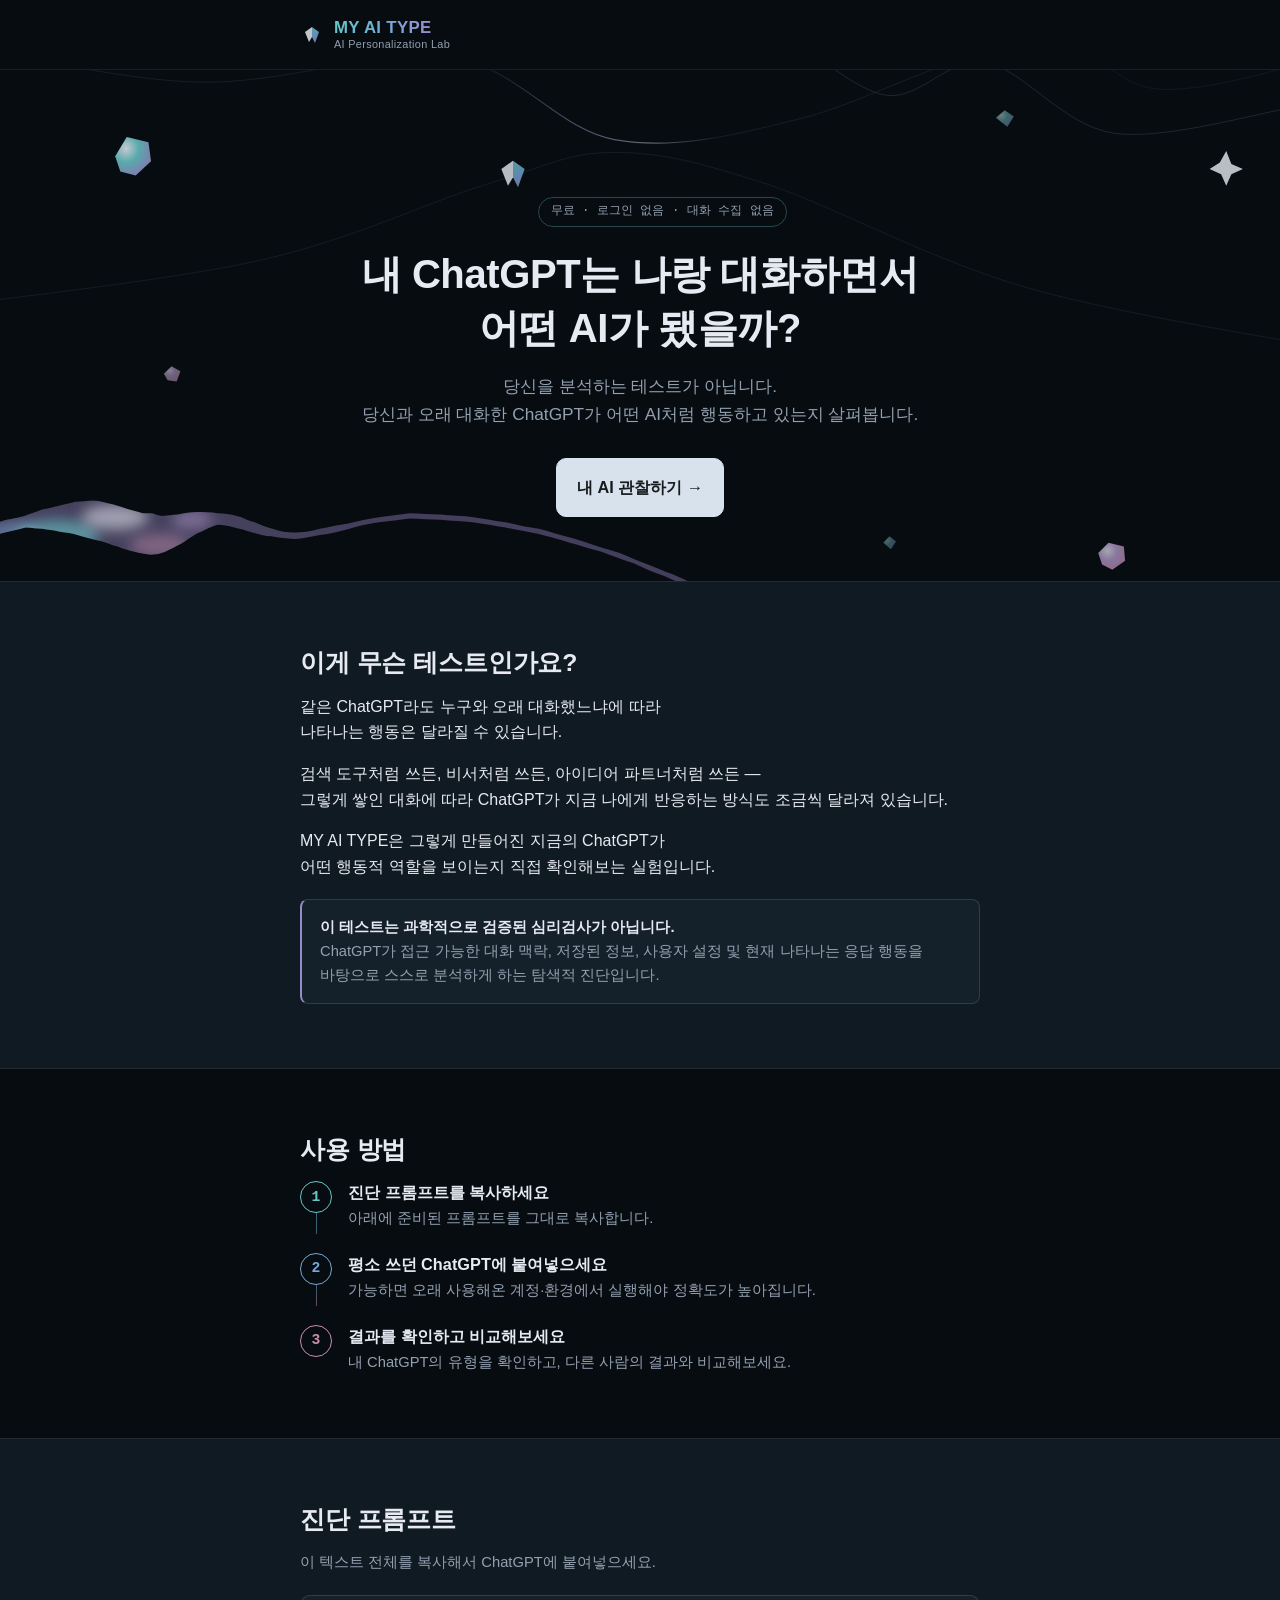
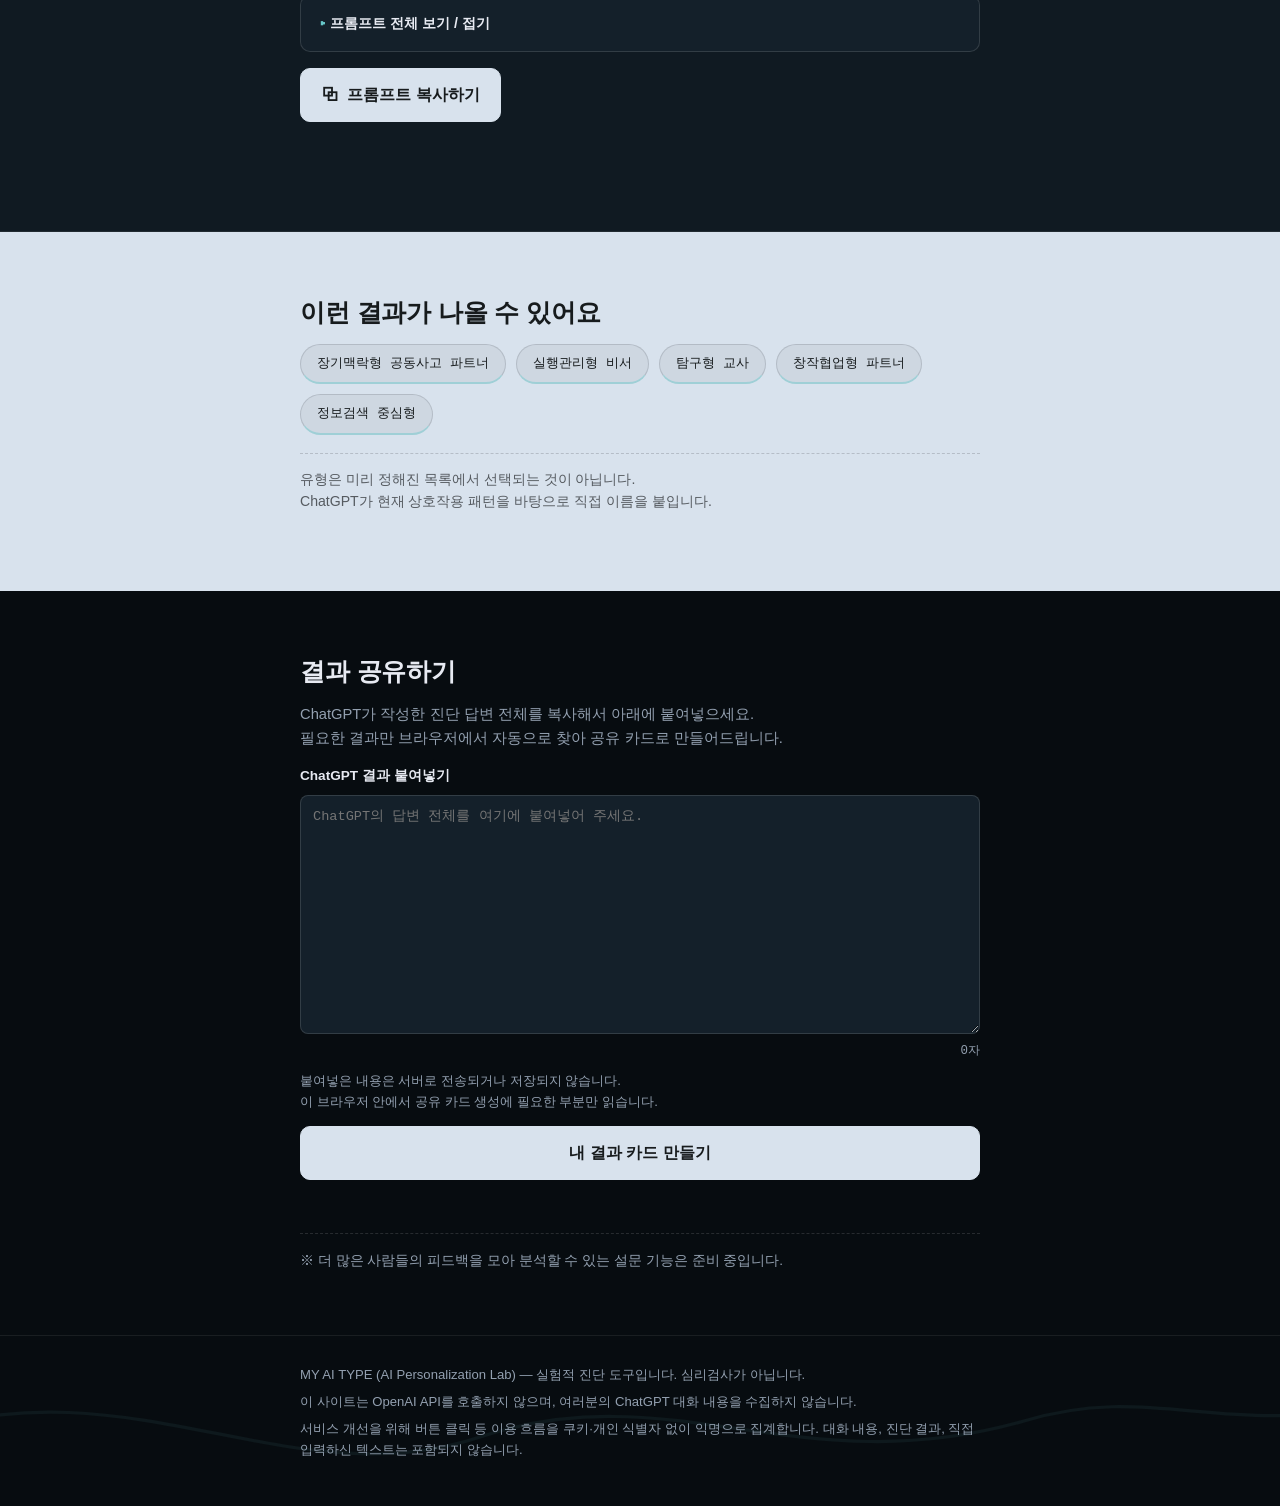
==== index.html @ 2e7f898b "Result UX v2 review fix: never fuse Role + behavior in the null-type Hero Addresses ChatGPT's review" ====
<!DOCTYPE html>
<html lang="ko">
<head>
<meta charset="UTF-8">
<meta name="viewport" content="width=device-width, initial-scale=1.0">
<title>MY AI TYPE — 내 ChatGPT는 어떤 AI가 됐을까?</title>
<meta name="description" content="당신과 오래 대화한 ChatGPT는 어떤 유형의 AI로 개인화되어 있을까요? 진단 프롬프트를 복사해서 직접 확인해보세요. 무료, 로그인 없음, 대화 수집 없음.">
<meta property="og:title" content="내 ChatGPT는 나랑 대화하면서 어떤 AI가 됐을까?">
<meta property="og:description" content="당신의 성격 테스트가 아닙니다. 당신과 오래 대화한 ChatGPT의 행동 유형을 진단해보는 실험입니다.">
<meta property="og:type" content="website">
<link rel="icon" href="data:,">
<link rel="stylesheet" href="style.css">
<!-- Anonymous funnel analytics (Umami Cloud). Loaded only on the
     production domain and only for non-automated browsers — see
     script.js's "Analytics" section for exactly what is (and isn't)
     sent. No cookies, no persistent identifier are set by this snippet. -->
<script>
(function () {
  "use strict";
  if (location.hostname !== "myaitype.kr") return;
  if (navigator.webdriver === true) return;
  var s = document.createElement("script");
  s.async = true;
  s.src = "https://cloud.umami.is/script.js";
  // TODO: replace with the real Umami Cloud website ID for myaitype.kr
  // after creating the site in the Umami dashboard.
  s.setAttribute("data-website-id", "REPLACE_WITH_UMAMI_WEBSITE_ID");
  document.head.appendChild(s);
})();
</script>
</head>
<body>

<a class="skip-link" href="#main">본문으로 건너뛰기</a>

<!-- Shared abstract glyph library. Each glyph shares the same stroke
     weight / geometry language; role glyphs are referenced via <use>
     both in the on-page result card and the exported PNG. -->
<svg class="glyph-defs" aria-hidden="true">
  <defs>
    <!-- Thought: two nodes joined by a curved connector -->
    <symbol id="glyph-thought" viewBox="0 0 24 24">
      <path class="glyph" d="M8.5,15.8 Q12,9.5 15.8,8.3"/>
      <circle class="glyph" cx="7.2" cy="17" r="2.1"/>
      <circle class="glyph" cx="16.8" cy="7" r="2.1"/>
    </symbol>
    <!-- Context / knowledge: layered thin strata -->
    <symbol id="glyph-context" viewBox="0 0 24 24">
      <rect class="glyph" x="5" y="5.5" width="13" height="3.4" rx="1.7"/>
      <rect class="glyph" x="6.5" y="10.3" width="13" height="3.4" rx="1.7"/>
      <rect class="glyph" x="5" y="15.1" width="13" height="3.4" rx="1.7"/>
    </symbol>
    <!-- Execution: a directed flow reaching a point -->
    <symbol id="glyph-execution" viewBox="0 0 24 24">
      <path class="glyph" d="M4,18 C9,18 9,10 20,6"/>
      <path class="glyph" d="M15.5,6 L20,6 L20,10.5"/>
    </symbol>
    <!-- Creation: one trace branching into several -->
    <symbol id="glyph-creation" viewBox="0 0 24 24">
      <path class="glyph" d="M12,20 L12,12.5"/>
      <path class="glyph" d="M12,12.5 L6,5"/>
      <path class="glyph" d="M12,12.5 L12,4"/>
      <path class="glyph" d="M12,12.5 L18,5"/>
    </symbol>
    <!-- Search: a wave with a located point -->
    <symbol id="glyph-search" viewBox="0 0 24 24">
      <path class="glyph" d="M3,15 Q7.5,8.5 12,15 T21,15"/>
      <circle class="glyph-dot" cx="14.4" cy="12.2" r="1.5"/>
    </symbol>
    <!-- Conversation / emotional: two curves facing each other -->
    <symbol id="glyph-conversation" viewBox="0 0 24 24">
      <path class="glyph" d="M9,4.5 C4.5,8 4.5,16 9,19.5"/>
      <path class="glyph" d="M15,4.5 C19.5,8 19.5,16 15,19.5"/>
    </symbol>
    <!-- Research / verification: two traces crossing at one point -->
    <symbol id="glyph-research" viewBox="0 0 24 24">
      <path class="glyph" d="M4,6 L12,12 L20,6"/>
      <path class="glyph" d="M4,18 L12,12 L20,18"/>
      <circle class="glyph-dot" cx="12" cy="12" r="1.3"/>
    </symbol>
    <!-- Fallback: a simple point within a ring -->
    <symbol id="glyph-default" viewBox="0 0 24 24">
      <circle class="glyph" cx="12" cy="12" r="6.5"/>
      <circle class="glyph-dot" cx="12" cy="12" r="1.7"/>
    </symbol>
    <!-- Faceted Pearl: the brand's core mark, used at the crest's center,
         the hero, and the header lockup. A small angular gem — one plain
         facet, one carrying the nacre gradient — rather than a wave, so
         it reads as the mineral itself (자개/najeon), not another curve.
         Chosen over four other candidates for holding its silhouette
         cleanly from 22px (header) up to the crest. -->
    <symbol id="glyph-thought-wave" viewBox="0 0 24 24">
      <defs>
        <linearGradient id="thought-wave-grad" x1="12" y1="4" x2="19" y2="20" gradientUnits="userSpaceOnUse">
          <stop offset="0%" stop-color="#67C6C8"/>
          <stop offset="55%" stop-color="#76A8D8"/>
          <stop offset="100%" stop-color="#9B8ACB"/>
        </linearGradient>
      </defs>
      <path d="M12,4 L5,9 L9,19 L12,14 Z" fill="currentColor" opacity="0.92"/>
      <path d="M12,4 L19,9 L15,20 L12,14 Z" fill="url(#thought-wave-grad)" opacity="0.92"/>
    </symbol>
  </defs>
</svg>

<header class="site-header">
  <div class="wrap">
    <!-- A quiet brand signature, not a navbar: the same thought-wave
         glyph used at the crest's center, paired with the wordmark.
         No links, no menu — deliberately smaller than the Hero. -->
    <span class="brand-lockup">
      <svg class="brand-glyph" viewBox="0 0 24 24" aria-hidden="true"><use href="#glyph-thought-wave"/></svg>
      <span class="brand-block">
        <span class="brand">MY AI TYPE</span>
        <span class="brand-sub">AI Personalization Lab</span>
      </span>
    </span>
  </div>
</header>

<main id="main">

  <!-- HERO -->
  <section class="hero">
    <!-- Digital Najeon background art. Four reusable pieces:
         NajeonRibbon  — one thick organic band, bottom-left in / off the
                         right edge, carrying the full irregular nacre
                         chain (cyan→icy blue→lavender→pale violet→
                         pearl pink→white) plus a second translucent
                         sheen layer and a clipped grain filter, so it
                         reads as a lacquer surface, not a flat gradient.
         NajeonCluster — 4 curves top-right: 3 dark blue-gray at
                         different weights, 1 carrying the nacre gradient.
                         Not every line glows — that's the point.
         PearlFragment — small irregular shards + one 4-point star,
                         varied size, mostly tiny.
         thin dark curves — a third, barely-visible layer for depth.
         Headline/CTA column stays clean; everything lives at the edges. -->
    <svg class="hero-wave hero-wave--desktop" viewBox="0 0 1000 600" preserveAspectRatio="xMidYMid slice" aria-hidden="true">
      <defs>
        <linearGradient id="najeonClusterGrad" gradientUnits="userSpaceOnUse" x1="600" y1="0" x2="1040" y2="150">
          <stop offset="0%" stop-color="var(--nacre-cyan)" stop-opacity="0"/>
          <stop offset="25%" stop-color="var(--nacre-cyan)" stop-opacity="0.7"/>
          <stop offset="50%" stop-color="var(--pearl-white)" stop-opacity="0.65"/>
          <stop offset="72%" stop-color="var(--nacre-lavender)" stop-opacity="0.6"/>
          <stop offset="100%" stop-color="var(--nacre-periwinkle)" stop-opacity="0"/>
        </linearGradient>
        <!-- Narrow highlight riding curveA only, ~15% of its length —
             the rest of both background curves stay plain dark. -->
        <linearGradient id="najeonCurveHot" gradientUnits="userSpaceOnUse" x1="380" y1="0" x2="560" y2="0">
          <stop offset="0%" stop-color="var(--nacre-lavender)" stop-opacity="0"/>
          <stop offset="45%" stop-color="var(--nacre-lavender)" stop-opacity="0.4"/>
          <stop offset="70%" stop-color="var(--pearl-white)" stop-opacity="0.35"/>
          <stop offset="100%" stop-color="var(--pearl-white)" stop-opacity="0"/>
        </linearGradient>
        <radialGradient id="najeonFragA" cx="0.3" cy="0.3" r="0.8">
          <stop offset="0%" stop-color="var(--pearl-white)"/>
          <stop offset="45%" stop-color="var(--nacre-cyan)"/>
          <stop offset="100%" stop-color="var(--nacre-periwinkle)"/>
        </radialGradient>
        <radialGradient id="najeonFragB" cx="0.35" cy="0.3" r="0.85">
          <stop offset="0%" stop-color="var(--pearl-white)"/>
          <stop offset="40%" stop-color="var(--nacre-lavender)"/>
          <stop offset="100%" stop-color="var(--nacre-pink)"/>
        </radialGradient>
        <!-- One shared, static grain filter (not animated) — cheap to
             paint once, reused as a clipped overlay on the ribbon only. -->
        <filter id="najeonGrain" x="-20%" y="-20%" width="140%" height="140%">
          <feTurbulence type="fractalNoise" baseFrequency="0.85" numOctaves="2" seed="11" result="noise"/>
          <feColorMatrix in="noise" type="matrix" values="0 0 0 0 1  0 0 0 0 1  0 0 0 0 1  0 0 0 0.05 0"/>
        </filter>
        <!-- Soft blur for the ribbon's color patches — irregular blobs,
             not a clean gradient sweep. -->
        <filter id="najeonPatchBlur" x="-50%" y="-50%" width="200%" height="200%">
          <feGaussianBlur stdDeviation="5"/>
        </filter>
        <clipPath id="najeonRibbonClip">
          <use href="#najeonRibbon"/>
        </clipPath>
      </defs>

      <g class="wave-group">
        <!-- thin dark curves: far apart, converge near the headline,
             diverge again. Only curveA carries a narrow highlight. -->
        <g fill="none">
          <path d="M -80,70 C -42,77 78,107 150,110 C 222,113 295,83 350,90 C 405,98 435,147 480,155 C 525,163 567,153 620,140 C 673,128 728,93 800,80 C 872,67 1008,63 1050,60" stroke="#25384a" stroke-width="0.6" opacity="0.55"/>
          <path d="M -80,290 C -33,283 123,267 200,250 C 277,233 333,204 380,190 C 427,176 443,165 480,165 C 517,165 547,173 600,190 C 653,208 725,248 800,270 C 875,292 1008,312 1050,320" stroke="#25384a" stroke-width="0.6" opacity="0.5"/>
          <path d="M -80,70 C -42,77 78,107 150,110 C 222,113 295,83 350,90 C 405,98 435,147 480,155 C 525,163 567,153 620,140 C 673,128 728,93 800,80 C 872,67 1008,63 1050,60" stroke="url(#najeonCurveHot)" stroke-width="0.9"/>
        </g>

        <!-- NajeonRibbon: a vein, not a mountain — enters thin bottom-left,
             thickens to a short belly, thins abruptly to a hairline, exits
             off the bottom edge. Base fill is one muted nacre tone; the
             actual color comes from the translucent patches below, not a
             gradient sweep across the shape. -->
        <path id="najeonRibbon" fill="var(--nacre-periwinkle)" opacity="0.4"
          d="M -150,462 C -147,462 -138,463 -129,464 C -121,465 -109,466 -99,467 C -88,468 -77,469 -67,469 C -57,470 -48,470 -40,470 C -32,470 -27,469 -21,468 C -15,467 -10,466 -5,465 C -1,463 3,462 8,461 C 12,460 16,459 20,458 C 25,458 29,459 33,459 C 38,460 42,460 45,461 C 49,462 53,462 57,463 C 61,464 64,465 68,466 C 72,467 76,468 80,469 C 84,470 87,472 92,473 C 96,475 101,476 105,477 C 110,478 116,480 121,479 C 125,479 131,476 135,474 C 139,472 143,470 147,467 C 151,465 154,462 158,461 C 162,459 166,457 170,456 C 174,456 178,457 183,458 C 187,459 192,460 197,462 C 202,463 207,465 212,465 C 218,466 224,467 230,467 C 236,467 243,465 250,464 C 258,463 265,461 273,459 C 280,457 288,455 296,454 C 304,453 312,452 320,451 C 328,451 336,452 344,452 C 352,453 361,453 369,454 C 378,455 386,457 395,458 C 403,460 411,461 420,463 C 428,465 436,467 445,470 C 453,472 461,475 470,477 C 478,480 486,483 495,486 C 503,490 511,493 519,496 C 528,500 537,504 547,509 C 556,513 567,519 576,523 C 585,528 594,533 601,537 C 609,541 616,545 619,546 L 621,543 C 618,541 611,537 603,533 C 596,529 587,524 577,520 C 568,515 558,510 548,505 C 539,501 530,496 521,493 C 512,489 504,486 496,483 C 488,479 479,476 471,474 C 462,471 454,468 446,466 C 437,464 429,461 421,459 C 412,458 404,456 395,454 C 387,453 378,451 370,450 C 361,449 353,449 344,448 C 336,448 328,447 320,447 C 312,448 304,449 296,450 C 288,451 280,453 272,455 C 264,456 257,458 250,459 C 243,461 236,462 230,462 C 224,462 219,461 213,459 C 208,458 204,456 199,454 C 194,453 190,450 185,449 C 180,448 175,447 170,447 C 165,446 159,446 154,446 C 149,446 144,447 139,448 C 135,448 131,449 127,449 C 124,449 122,448 119,447 C 116,447 115,447 112,447 C 109,446 105,445 101,444 C 97,443 92,441 88,440 C 83,439 78,437 73,437 C 68,437 64,438 59,438 C 55,439 50,440 46,441 C 42,442 37,443 33,444 C 28,446 24,447 19,449 C 15,450 10,451 5,452 C 1,453 -3,455 -8,457 C -12,458 -17,460 -22,461 C -27,463 -33,464 -40,464 C -48,464 -57,464 -66,464 C -76,463 -88,462 -98,461 C -109,460 -120,459 -129,459 C -137,458 -146,457 -150,457 Z"
        />
        <g clip-path="url(#najeonRibbonClip)">
          <ellipse cx="45" cy="465" rx="32" ry="13" fill="var(--nacre-cyan)" opacity="0.6" filter="url(#najeonPatchBlur)" style="mix-blend-mode:screen"/>
          <ellipse cx="90" cy="450" rx="26" ry="10" fill="var(--pearl-white)" opacity="0.55" filter="url(#najeonPatchBlur)" style="mix-blend-mode:screen"/>
          <ellipse cx="125" cy="472" rx="24" ry="9" fill="var(--nacre-pink)" opacity="0.45" filter="url(#najeonPatchBlur)" style="mix-blend-mode:screen"/>
          <ellipse cx="10" cy="462" rx="20" ry="8" fill="var(--nacre-blue)" opacity="0.5" filter="url(#najeonPatchBlur)" style="mix-blend-mode:screen"/>
          <ellipse cx="150" cy="452" rx="16" ry="7" fill="var(--nacre-lavender)" opacity="0.45" filter="url(#najeonPatchBlur)" style="mix-blend-mode:screen"/>
          <rect x="-30" y="425" width="230" height="70" filter="url(#najeonGrain)" opacity="0.45" style="mix-blend-mode:overlay"/>
        </g>

        <!-- NajeonCluster: 4 curves, 3 dark + 1 lit (unchanged) -->
        <g fill="none">
          <path d="M 600,60 C 615,70 662,114 690,120 C 718,126 740,90 770,95 C 800,100 830,144 870,150 C 910,156 987,133 1010,130" stroke="#2b3f52" stroke-width="0.7" opacity="0.6"/>
          <path d="M 680,-30 C 692,-20 725,24 750,30 C 775,36 800,-1 830,5 C 860,11 892,59 930,65 C 968,71 1038,44 1060,40" stroke="#324a5f" stroke-width="0.9" opacity="0.65"/>
          <path d="M 620,-20 C 633,-7 673,47 700,55 C 727,63 750,24 780,30 C 810,36 840,85 880,90 C 920,95 997,65 1020,60" stroke="url(#najeonClusterGrad)" stroke-width="1.6" opacity="0.9"/>
          <path d="M 650,10 C 663,22 703,73 730,80 C 757,88 782,49 810,55 C 838,61 862,109 900,115 C 938,121 1017,94 1040,90" stroke="#25384a" stroke-width="0.5" opacity="0.45"/>
        </g>

        <!-- PearlFragment: irregular 4-6pt polygons, tiny/small/medium mix, 6 total -->
        <path fill="url(#najeonFragA)" opacity="0.85" d="M 90,168 L 99,153 L 116,157 L 118,172 L 106,183 L 94,180 Z"/>
        <path fill="url(#najeonFragB)" opacity="0.7" d="M 858,478 L 866,470 L 878,473 L 879,484 L 869,491 L 861,487 Z"/>
        <path fill="url(#najeonFragA)" opacity="0.5" d="M 778,138 L 785,132 L 792,137 L 787,145 Z"/>
        <path fill="url(#najeonFragB)" opacity="0.55" d="M 128,338 L 134,332 L 141,336 L 138,344 L 131,343 Z"/>
        <path fill="var(--pearl-white)" opacity="0.8" d="M 953,173 L 958,164 L 962,174 L 971,178 L 962,182 L 958,191 L 954,182 L 945,178 Z"/>
        <path fill="url(#najeonFragA)" opacity="0.4" d="M 690,470 L 695,465 L 700,469 L 696,475 Z"/>
      </g>
    </svg>

    <!-- Mobile gets its own composition, not a crop of the desktop one —
         viewBox matches the real mobile hero's own pixel size (390x500,
         measured) so preserveAspectRatio barely has to crop, and every
         element is placed against the actual measured gaps: ~95px above
         the eyebrow pill, and ~48px below the CTA before the hero's own
         edge. Same four pieces (ribbon/cluster/curves/fragments), same
         palette and technique, just laid out for a narrow, tall canvas
         instead of a wide one. -->
    <svg class="hero-wave hero-wave--mobile" viewBox="0 0 390 500" preserveAspectRatio="xMidYMid slice" aria-hidden="true">
      <defs>
        <linearGradient id="mNajeonClusterGrad" gradientUnits="userSpaceOnUse" x1="250" y1="0" x2="415" y2="60">
          <stop offset="0%" stop-color="var(--nacre-cyan)" stop-opacity="0"/>
          <stop offset="30%" stop-color="var(--nacre-cyan)" stop-opacity="0.7"/>
          <stop offset="60%" stop-color="var(--pearl-white)" stop-opacity="0.6"/>
          <stop offset="100%" stop-color="var(--nacre-periwinkle)" stop-opacity="0"/>
        </linearGradient>
        <linearGradient id="mNajeonCurveHot" gradientUnits="userSpaceOnUse" x1="140" y1="0" x2="260" y2="0">
          <stop offset="0%" stop-color="var(--nacre-lavender)" stop-opacity="0"/>
          <stop offset="45%" stop-color="var(--nacre-lavender)" stop-opacity="0.4"/>
          <stop offset="70%" stop-color="var(--pearl-white)" stop-opacity="0.35"/>
          <stop offset="100%" stop-color="var(--pearl-white)" stop-opacity="0"/>
        </linearGradient>
        <radialGradient id="mNajeonFragA" cx="0.3" cy="0.3" r="0.8">
          <stop offset="0%" stop-color="var(--pearl-white)"/>
          <stop offset="45%" stop-color="var(--nacre-cyan)"/>
          <stop offset="100%" stop-color="var(--nacre-periwinkle)"/>
        </radialGradient>
        <radialGradient id="mNajeonFragB" cx="0.35" cy="0.3" r="0.85">
          <stop offset="0%" stop-color="var(--pearl-white)"/>
          <stop offset="40%" stop-color="var(--nacre-lavender)"/>
          <stop offset="100%" stop-color="var(--nacre-pink)"/>
        </radialGradient>
        <filter id="mNajeonGrain" x="-20%" y="-20%" width="140%" height="140%">
          <feTurbulence type="fractalNoise" baseFrequency="1.1" numOctaves="2" seed="4" result="noise"/>
          <feColorMatrix in="noise" type="matrix" values="0 0 0 0 1  0 0 0 0 1  0 0 0 0 1  0 0 0 0.05 0"/>
        </filter>
        <filter id="mNajeonPatchBlur" x="-50%" y="-50%" width="200%" height="200%">
          <feGaussianBlur stdDeviation="3"/>
        </filter>
        <clipPath id="mNajeonRibbonClip">
          <use href="#mNajeonRibbon"/>
        </clipPath>
      </defs>

      <g class="wave-group">
        <!-- background curves: far apart -> converge behind the eyebrow -> diverge -->
        <g fill="none">
          <path d="M -20,20 C 60,10 140,50 200,35 C 260,20 340,60 410,45" stroke="#25384a" stroke-width="0.6" opacity="0.55"/>
          <path d="M -20,70 C 80,85 160,50 220,65 C 300,85 360,55 410,75" stroke="#25384a" stroke-width="0.55" opacity="0.5"/>
          <path d="M -20,20 C 60,10 140,50 200,35 C 260,20 340,60 410,45" stroke="url(#mNajeonCurveHot)" stroke-width="0.8"/>
        </g>

        <!-- top-right cluster: 3 curves, 2 dark + 1 lit -->
        <g fill="none">
          <path d="M 260,-10 C 290,10 320,40 350,35 C 380,30 400,55 415,50" stroke="#2b3f52" stroke-width="0.6" opacity="0.6"/>
          <path d="M 280,20 C 305,35 330,55 355,50 C 380,45 395,65 415,70" stroke="#25384a" stroke-width="0.45" opacity="0.45"/>
          <path d="M 250,5 C 280,25 310,50 340,45 C 370,40 390,60 410,55" stroke="url(#mNajeonClusterGrad)" stroke-width="1.2" opacity="0.85"/>
        </g>

        <!-- NajeonRibbon: small vein grazing the hero's bottom edge -->
        <path id="mNajeonRibbon" fill="var(--nacre-periwinkle)" opacity="0.4"
          d="M -40,471 C -39,471 -35,472 -31,472 C -27,473 -22,473 -18,474 C -13,474 -8,475 -3,475 C 2,476 6,476 10,475 C 14,475 18,475 21,474 C 25,473 29,472 32,471 C 36,470 39,469 42,468 C 45,468 48,467 50,467 C 53,467 55,467 58,468 C 60,468 62,469 64,470 C 67,470 69,471 72,472 C 74,472 77,473 80,473 C 83,473 86,472 88,471 C 91,470 93,468 95,467 C 97,466 99,465 102,464 C 104,464 107,463 110,463 C 113,463 117,463 121,464 C 124,465 129,466 133,467 C 137,468 142,469 146,470 C 151,471 155,472 160,473 C 164,474 169,474 174,475 C 178,476 183,476 188,477 C 193,478 198,478 203,479 C 209,480 214,480 220,481 C 226,482 231,483 237,484 C 244,485 250,486 256,487 C 263,488 269,489 277,490 C 284,491 291,492 300,493 C 309,494 319,496 330,497 C 341,499 354,500 365,502 C 376,503 388,505 397,506 C 407,507 416,509 420,509 L 420,506 C 417,506 407,504 398,503 C 389,502 377,500 365,499 C 354,497 341,496 330,494 C 319,493 309,491 300,490 C 291,489 284,488 277,487 C 270,486 263,485 257,484 C 250,483 244,482 238,481 C 232,480 226,479 220,478 C 215,477 209,477 204,476 C 198,475 193,475 188,474 C 183,473 179,473 174,472 C 169,472 165,471 160,470 C 156,469 151,468 147,467 C 142,466 138,464 134,463 C 130,462 125,461 121,460 C 117,459 114,458 110,458 C 107,457 103,457 100,457 C 97,457 94,458 92,458 C 89,459 87,459 85,459 C 83,459 81,459 80,459 C 78,459 76,459 74,459 C 72,458 70,458 68,457 C 65,457 62,456 59,455 C 56,455 53,455 49,455 C 46,456 42,457 39,459 C 36,460 33,462 30,464 C 26,465 23,467 20,468 C 17,469 14,471 10,471 C 6,472 2,472 -3,472 C -7,471 -13,471 -17,470 C -22,470 -27,469 -31,469 C -34,469 -38,468 -40,468 Z"
        />
        <g clip-path="url(#mNajeonRibbonClip)">
          <ellipse cx="60" cy="465" rx="14" ry="6" fill="var(--nacre-cyan)" opacity="0.6" filter="url(#mNajeonPatchBlur)" style="mix-blend-mode:screen"/>
          <ellipse cx="85" cy="463" rx="11" ry="5" fill="var(--pearl-white)" opacity="0.55" filter="url(#mNajeonPatchBlur)" style="mix-blend-mode:screen"/>
          <ellipse cx="35" cy="470" rx="9" ry="4" fill="var(--nacre-blue)" opacity="0.5" filter="url(#mNajeonPatchBlur)" style="mix-blend-mode:screen"/>
          <ellipse cx="100" cy="468" rx="8" ry="4" fill="var(--nacre-lavender)" opacity="0.45" filter="url(#mNajeonPatchBlur)" style="mix-blend-mode:screen"/>
          <rect x="10" y="450" width="120" height="35" filter="url(#mNajeonGrain)" opacity="0.4" style="mix-blend-mode:overlay"/>
        </g>

        <!-- PearlFragment: 6, irregular, tiny/small, kept off the text column -->
        <path fill="url(#mNajeonFragA)" opacity="0.8" d="M 15,26 L 19,20 L 25,22 L 24,29 L 18,32 Z"/>
        <path fill="url(#mNajeonFragB)" opacity="0.7" d="M 368,18 L 374,12 L 381,15 L 380,23 L 372,25 Z"/>
        <path fill="var(--pearl-white)" opacity="0.75" d="M 392,58 L 395,52 L 398,58 L 404,60 L 398,63 L 395,69 L 392,63 L 386,60 Z"/>
        <path fill="url(#mNajeonFragA)" opacity="0.45" d="M 376,186 L 380,181 L 385,185 L 382,191 Z"/>
        <path fill="url(#mNajeonFragB)" opacity="0.5" d="M 12,330 L 16,325 L 21,328 L 19,335 L 13,334 Z"/>
        <path fill="url(#mNajeonFragA)" opacity="0.4" d="M 370,483 L 373,479 L 377,482 L 375,487 Z"/>
      </g>
    </svg>
    <div class="wrap">
      <svg class="hero-glyph" viewBox="0 0 24 24" aria-hidden="true"><use href="#glyph-thought-wave"/></svg>
      <p class="eyebrow">무료 · 로그인 없음 · 대화 수집 없음</p>
      <h1>내 ChatGPT는 나랑 대화하면서<br>어떤 AI가 됐을까?</h1>
      <p class="hero-sub">
        당신을 분석하는 테스트가 아닙니다.<br>
        당신과 오래 대화한 ChatGPT가<br class="mobile-only">
        어떤 AI처럼 행동하고 있는지 살펴봅니다.
      </p>
      <a href="#diagnose" id="startObservationBtn" class="btn btn-primary btn-large">내 AI 관찰하기 →</a>
    </div>
  </section>

  <!-- CONCEPT -->
  <section class="concept">
    <div class="wrap">
      <h2>이게 무슨 테스트인가요?</h2>
      <p>
        같은 ChatGPT라도 누구와 오래 대화했느냐에 따라<br>
        나타나는 행동은 달라질 수 있습니다.
      </p>
      <p>
        검색 도구처럼 쓰든, 비서처럼 쓰든, 아이디어 파트너처럼 쓰든 —<br>
        그렇게 쌓인 대화에 따라 ChatGPT가 지금 나에게<br class="mobile-only">
        반응하는 방식도 조금씩 달라져 있습니다.
      </p>
      <p>
        MY AI TYPE은 그렇게 만들어진 지금의 ChatGPT가<br>
        어떤 행동적 역할을 보이는지 직접 확인해보는 실험입니다.
      </p>
      <div class="callout">
        <p>
          <strong>이 테스트는 과학적으로 검증된 심리검사가 아닙니다.</strong><br>
          ChatGPT가 접근 가능한 대화 맥락, 저장된 정보, 사용자 설정 및
          현재 나타나는 응답 행동을 바탕으로 스스로 분석하게 하는
          탐색적 진단입니다.
        </p>
      </div>
    </div>
  </section>

  <!-- HOW IT WORKS -->
  <section class="how">
    <div class="wrap">
      <h2>사용 방법</h2>
      <ol class="steps">
        <li class="step">
          <span class="step-num">1</span>
          <div>
            <h3>진단 프롬프트를 복사하세요</h3>
            <p>아래에 준비된 프롬프트를 그대로 복사합니다.</p>
          </div>
        </li>
        <li class="step">
          <span class="step-num">2</span>
          <div>
            <h3>평소 쓰던 ChatGPT에 붙여넣으세요</h3>
            <p>가능하면 오래 사용해온 계정·환경에서 실행해야 정확도가 높아집니다.</p>
          </div>
        </li>
        <li class="step">
          <span class="step-num">3</span>
          <div>
            <h3>결과를 확인하고 비교해보세요</h3>
            <p>내 ChatGPT의 유형을 확인하고, 다른 사람의 결과와 비교해보세요.</p>
          </div>
        </li>
      </ol>
    </div>
  </section>

  <!-- DIAGNOSTIC PROMPT -->
  <section class="diagnose" id="diagnose">
    <div class="wrap">
      <h2>진단 프롬프트</h2>
      <p class="section-sub">이 텍스트 전체를 복사해서 ChatGPT에 붙여넣으세요.</p>

      <div class="prompt-box">
        <details class="prompt-details">
          <summary>프롬프트 전체 보기 / 접기</summary>
          <pre id="promptText" class="prompt-pre"></pre>
        </details>
      </div>

      <button id="copyBtn" class="btn btn-primary btn-large btn-copy" type="button">
        <span class="copy-icon" aria-hidden="true">⧉</span>
        프롬프트 복사하기
      </button>
      <p id="copyFeedback" class="copy-feedback" role="status" aria-live="polite"></p>
    </div>
  </section>

  <!-- EXAMPLE RESULTS -->
  <section class="examples">
    <div class="wrap">
      <h2>이런 결과가 나올 수 있어요</h2>
      <ul class="example-list">
        <li>장기맥락형 공동사고 파트너</li>
        <li>실행관리형 비서</li>
        <li>탐구형 교사</li>
        <li>창작협업형 파트너</li>
        <li>정보검색 중심형</li>
      </ul>
      <p class="example-note">
        유형은 미리 정해진 목록에서 선택되는 것이 아닙니다.<br>
        ChatGPT가 현재 상호작용 패턴을 바탕으로 직접 이름을 붙입니다.
      </p>
    </div>
  </section>

  <!-- SHARE / FEEDBACK -->
  <section class="share" id="share">
    <div class="wrap">
      <h2>결과 공유하기</h2>
      <p class="section-sub">
        ChatGPT가 작성한 진단 답변 전체를 복사해서 아래에 붙여넣으세요.<br>
        필요한 결과만 브라우저에서 자동으로 찾아 공유 카드로 만들어드립니다.
      </p>

      <div class="paste-block">
        <label for="resultInput">ChatGPT 결과 붙여넣기</label>
        <textarea id="resultInput" rows="10" placeholder="ChatGPT의 답변 전체를 여기에 붙여넣어 주세요."></textarea>
        <div class="paste-meta">
          <span id="charCount">0자</span>
        </div>
        <p class="privacy-note">
          붙여넣은 내용은 서버로 전송되거나 저장되지 않습니다.<br>
          이 브라우저 안에서 공유 카드 생성에 필요한 부분만 읽습니다.
        </p>
        <button type="button" id="parseBtn" class="btn btn-primary btn-large">내 결과 카드 만들기</button>
        <p id="parseStatus" class="parse-status" role="status" aria-live="polite"></p>
      </div>

      <div id="shareResult" class="share-result" hidden>
        <div class="result-card" id="resultCard">
          <p class="result-card-brand">MY AI TYPE</p>
          <svg id="resultCrest" class="result-card-crest" viewBox="0 0 160 160" aria-hidden="true"></svg>

          <!-- Result UX v2: the confirmed behavior is the Hero's star,
               never a "type not found" notice. Headline = Type Label, or
               (when null) a behavior summary built from data already in
               the result. Status/type-pending info is demoted to a small
               row below the headline — never the headline itself. -->
          <p class="result-card-type" id="resultType"></p>

          <!-- Schema 1.0, Type Label present only: short behavior summary. -->
          <!-- Holds either one <p> (engine's type.summary) or up to two
               independent "확인된 행동 · ..." lines — never text that
               fuses Primary Role with a behavior into one sentence. -->
          <div class="v1-type-summary" id="v1TypeSummary" hidden></div>

          <!-- Schema 1.0 only: small status row below the headline.
               Hidden for legacy results. -->
          <div class="v1-status-row" id="v1StatusRow" hidden>
            <p class="v1-status-pill" id="v1TypePendingPill" hidden></p>
            <p class="v1-status-pill" id="v1StatusPill" hidden></p>
          </div>

          <!-- Legacy [SHARE_RESULT] only: role % bars + top-3 traits. -->
          <div id="resultLegacyBody">
            <div class="result-card-roles" id="resultRoles"></div>
            <hr class="result-card-divider">
            <ol class="result-card-traits" id="resultTraits"></ol>
          </div>

          <p class="result-card-footer">myaitype.kr</p>
        </div>

        <!-- Schema 1.0 only: sections below the card. Digital Najeon
             styling is reused (same tokens/glyphs as the card above);
             each section hides itself when its data is empty rather than
             padding the page with empty cards. -->
        <div id="v1Sections" hidden>
          <section class="v1-section" id="v1BehaviorSection">
            <h3 class="v1-section-title">당신의 ChatGPT는 이렇게 작동해요</h3>
            <ul class="v1-behavior-list" id="v1BehaviorList"></ul>
          </section>

          <section class="v1-section" id="v1RoleSection">
            <h3 class="v1-section-title">주요 역할</h3>
            <div class="v1-role-list" id="v1RoleList"></div>
          </section>

          <section class="v1-section" id="v1AxisSection">
            <h3 class="v1-section-title">ChatGPT의 행동 축</h3>
            <div class="v1-axis-list" id="v1AxisList"></div>
          </section>

          <section class="v1-section" id="v1HabitSection" hidden>
            <h3 class="v1-section-title">반복되는 습관</h3>
            <ul class="v1-habit-list" id="v1HabitList"></ul>
          </section>

          <details class="v1-detail" id="v1DetailAccordion">
            <summary>왜 이렇게 나왔나요?</summary>
            <div class="v1-detail-body" id="v1DetailBody"></div>
          </details>
        </div>

        <!-- Plain-text version, kept for clipboard copy / text share -->
        <pre id="shareOutput" class="share-output" hidden></pre>

        <div class="image-actions">
          <button type="button" id="saveImageBtn" class="btn btn-primary">이미지 저장</button>
          <button type="button" id="shareCopyBtn" class="btn btn-secondary">텍스트 복사하기</button>
          <button type="button" id="webShareBtn" class="btn btn-secondary" hidden>결과 공유</button>
        </div>
        <p id="shareFeedback" class="copy-feedback" role="status" aria-live="polite"></p>

        <div class="optional-feedback">
          <p class="optional-feedback-title">이 결과, 실제 경험과 얼마나 맞았나요? <span>(선택)</span></p>
          <select id="accuracy">
            <option value="">선택 안 함</option>
            <option value="5">5 — 소름 돋게 정확했다</option>
            <option value="4">4 — 꽤 맞았다</option>
            <option value="3">3 — 반반이다</option>
            <option value="2">2 — 별로 안 맞았다</option>
            <option value="1">1 — 전혀 아니었다</option>
          </select>

          <label for="opinion" class="optional-feedback-title">자유 의견 <span>(선택)</span></label>
          <textarea id="opinion" rows="3" placeholder="개인적인 대화 내용이나 민감한 정보는 적지 말아주세요."></textarea>
        </div>
      </div>

      <div class="feedback-placeholder">
        <p>※ 더 많은 사람들의 피드백을 모아 분석할 수 있는 설문 기능은 준비 중입니다.</p>
      </div>
    </div>
  </section>

</main>

<footer class="site-footer">
  <!-- Hero's trace, echoed once more here at very low opacity and with
       no nacre gradient — a quiet close, not a second highlight moment. -->
  <svg class="footer-wave" viewBox="0 0 400 90" preserveAspectRatio="xMidYMid slice" aria-hidden="true">
    <path d="M -30,50 C 40,25 90,70 150,50 C 210,30 250,65 320,45 C 360,33 380,50 430,40"/>
  </svg>
  <div class="wrap">
    <p>MY AI TYPE (AI Personalization Lab) — 실험적 진단 도구입니다. 심리검사가 아닙니다.</p>
    <p>이 사이트는 OpenAI API를 호출하지 않으며, 여러분의 ChatGPT 대화 내용을 수집하지 않습니다.</p>
    <p>서비스 개선을 위해 버튼 클릭 등 이용 흐름을 쿠키·개인 식별자 없이 익명으로 집계합니다. 대화 내용, 진단 결과, 직접 입력하신 텍스트는 포함되지 않습니다.</p>
  </div>
</footer>

<!-- Bump ?v= on every script.js change so browsers/CDN don't serve a
     stale cached copy after a redeploy (GitHub Pages assets are cached). -->
<script src="script.js?v=10"></script>
</body>
</html>
---- style.css ----
/* ==========================================================================
   MY AI TYPE — Digital Najeon design system
   "생각의 파도 × 현대 자개": a quiet dark surface where small nacre-colored
   fragments and slow waves carry the light. Deep dark dominates; nacre
   color is reserved for small accents only (glyphs, borders, the crest).
   ========================================================================== */

/* ---------- Reset & base ---------- */
*, *::before, *::after { box-sizing: border-box; }
html { -webkit-text-size-adjust: 100%; }
/* The [hidden] attribute must always win. Per the CSS cascade, an
   author-stylesheet rule beats a user-agent rule of equal or lower
   specificity regardless of source order — so any of this file's own
   `display: ...` rules (e.g. #v1Sections, .v1-status-pill) would
   otherwise silently un-hide an element whose JS only sets `.hidden`. */
[hidden] { display: none !important; }
body {
  margin: 0;
  font-family: -apple-system, BlinkMacSystemFont, "Segoe UI", "Apple SD Gothic Neo",
               "Malgun Gothic", "Noto Sans KR", sans-serif;
  color: var(--text-primary);
  background: var(--bg-deep);
  line-height: 1.6;
  word-break: keep-all;
  overflow-wrap: break-word;
  -webkit-font-smoothing: antialiased;
}
h1, h2, h3 { line-height: 1.35; margin: 0 0 0.6em; }
p { margin: 0 0 1em; }
ul, ol { margin: 0; padding: 0; }
a { color: inherit; }
button { font-family: inherit; }

:root {
  /* Design tokens
     Base: Deep Ink (main bg) / Blue Black (secondary bg, cards) /
     Cool Pearl (bright surfaces, CTA fill, headings) — a blue-gray-white
     "moon white" family, not a warm cream/ivory. Bright elements draw
     from four close pearl shades (white / blue / mist / lavender) so
     nothing reads as one flat color; they hand off into the same
     cyan→blue→periwinkle→pink nacre accents used everywhere else.
     Visual weight is roughly Deep Ink 65% / Blue Black 15% /
     pearl family 12% / nacre accents 8% — nacre stays confined to small
     elements (glyphs, borders, dividers, step numbers, the crest),
     never large fills. Two narrow gradient-text slices (.brand,
     .result-card-type) are the only places nacre color touches text —
     see --gradient-brand / --gradient-keyword below. */
  --bg-deep: #070C10;        /* Deep Ink */
  --bg-surface: #101A22;     /* Blue Black */
  --bg-surface-2: #14202A;   /* Blue Black, one step lighter (cards) */

  /* Cool Pearl Neutral palette */
  --pearl-white: #E7EAF2;
  --pearl-blue: #D8E2ED;     /* main bright pearl — CTA fill, bright section */
  --pearl-mist: #D2DCE6;
  --pearl-lavender: #DCDCF0;

  --pearl-bright: var(--pearl-blue);   /* large bright fills */
  --ink-on-pearl: #171B1D;             /* text color used on bright pearl surfaces */

  --text-primary: var(--pearl-white);
  --text-muted: #93A0B0;     /* cool slate blue-gray, not warm gray */

  --pearl-silver: var(--pearl-white); /* neutral for glyph/icon strokes */
  --nacre-cyan: #67C6C8;       /* Pearl Cyan */
  --nacre-blue: #76A8D8;       /* Shell Blue */
  --nacre-periwinkle: #9B8ACB; /* Pearl Periwinkle (was "Pearl Violet") */
  --nacre-lavender: #C2A6DD;   /* Pearl Lavender — bridges periwinkle and pink, gradient-text only */
  --nacre-pink: #C78FAF;       /* Shell Pink (was "Shell Rose") — use sparingly */

  --line: rgba(232, 235, 231, 0.14);
  --line-soft: rgba(232, 235, 231, 0.08);
  --card-bg: var(--bg-surface);

  --mono: ui-monospace, SFMono-Regular, "SF Mono", Menlo, Consolas, "Liberation Mono", monospace;

  /* Crest / progress-bar gradient — unchanged colors, unchanged order. */
  --nacre-gradient: linear-gradient(120deg, var(--nacre-cyan), var(--nacre-blue), var(--nacre-periwinkle), var(--nacre-pink));

  /* Subtle gradient text — narrow, adjacent-hue-only, used in exactly two
     places (see .brand and .result-card-type). Never applied to body text
     or large headings. */
  --gradient-brand: linear-gradient(100deg, var(--nacre-cyan) 0%, var(--nacre-blue) 55%, var(--nacre-periwinkle) 100%);
  --gradient-keyword: linear-gradient(100deg, var(--nacre-blue) 0%, var(--nacre-periwinkle) 55%, var(--nacre-lavender) 100%);
}

.wrap {
  max-width: 640px;
  margin: 0 auto;
  padding: 0 20px;
}

.skip-link {
  position: absolute;
  left: -999px;
  top: 0;
  background: var(--pearl-silver);
  color: var(--bg-deep);
  padding: 10px 16px;
  z-index: 100;
}
.skip-link:focus { left: 10px; top: 10px; }

.mobile-only { display: inline; }

/* ---------- Header ---------- */
.site-header {
  padding: 18px 0;
  border-bottom: 1px solid var(--line-soft);
}
/* A quiet brand signature: the thought-wave glyph + wordmark as one
   lockup, not a navbar (no links/menu). Deliberately still small next
   to the Hero. */
.brand-lockup { display: flex; align-items: center; gap: 10px; }
.brand-glyph {
  width: 24px;
  height: 24px;
  flex: none;
  color: var(--pearl-white);
  opacity: 0.9;
}
.brand-block { display: flex; flex-direction: column; line-height: 1.2; }
.brand {
  font-weight: 700;
  letter-spacing: 0.02em;
  font-size: 1.05rem;
  /* The page's one always-on gradient text — a narrow cyan→blue→periwinkle
     slice, not the full nacre range. Solid pearl-white fallback for any
     browser that doesn't support clipping a background to text.
     width: fit-content keeps the gradient mapped to the glyphs themselves —
     .brand-block is a column flex container, so without it the span would
     stretch to the row's full width and the gradient would mostly render
     as empty space past the text, reading as flat cyan. */
  color: var(--pearl-white);
  width: fit-content;
  background-image: var(--gradient-brand);
  background-clip: text;
  -webkit-background-clip: text;
}
@supports (background-clip: text) or (-webkit-background-clip: text) {
  .brand { color: transparent; }
}
.brand-sub {
  font-size: 0.68rem;
  color: var(--text-muted);
  letter-spacing: 0.03em;
}

/* ---------- Hero ---------- */
.hero {
  position: relative;
  padding: 56px 0 48px;
  text-align: center;
  background: var(--bg-deep);
  overflow: hidden;
}
.hero-wave {
  position: absolute;
  inset: 0;
  width: 100%;
  height: 100%;
  z-index: 0;
  pointer-events: none;
}
/* Mobile gets its own composition (see index.html) rather than a crop
   of the desktop one — swapped at the same breakpoint the rest of the
   page already uses for layout. */
.hero-wave--desktop { display: none; }
.hero-wave--mobile { display: block; }
@media (min-width: 700px) {
  .hero-wave--desktop { display: block; }
  .hero-wave--mobile { display: none; }
}
.hero-wave .wave-group {
  animation: wave-drift 50s ease-in-out infinite;
  transform-origin: center;
}
@keyframes wave-drift {
  0% { transform: translateX(0); }
  50% { transform: translateX(-14px); }
  100% { transform: translateX(0); }
}

/* Footer echo of the hero trace — one path, no gradient, almost invisible. */
.footer-wave {
  position: absolute;
  inset: 0;
  width: 100%;
  height: 100%;
  pointer-events: none;
}
.footer-wave path {
  fill: none;
  stroke: var(--nacre-cyan);
  stroke-opacity: 0.07;
  stroke-width: 1;
}

.hero-glyph {
  position: relative;
  z-index: 1;
  width: 40px;
  height: 40px;
  margin: 0 auto 20px;
  color: var(--pearl-silver);
  opacity: 0.85;
}

.hero .wrap { position: relative; z-index: 1; }

.eyebrow {
  display: inline-block;
  font-size: 0.78rem;
  color: var(--text-muted);
  border: 1px solid rgba(103, 198, 200, 0.32);
  border-radius: 999px;
  padding: 4px 12px;
  margin-bottom: 20px;
  font-family: var(--mono);
}
.hero h1 {
  font-size: 1.85rem;
  font-weight: 700;
  letter-spacing: -0.01em;
  margin-bottom: 18px;
  color: var(--text-primary);
}
.hero-sub {
  color: var(--text-muted);
  font-size: 1rem;
  margin-bottom: 30px;
}

/* ---------- Buttons ---------- */
.btn {
  display: inline-block;
  border: 1px solid var(--line);
  border-radius: 10px;
  padding: 12px 20px;
  font-size: 0.95rem;
  font-weight: 600;
  cursor: pointer;
  text-decoration: none;
  background: transparent;
  color: var(--text-primary);
  transition: border-color 0.15s ease, background-color 0.15s ease;
}
.btn:hover, .btn:focus-visible {
  border-color: var(--nacre-cyan);
  background: rgba(114, 213, 208, 0.06);
}
.btn:active { background: rgba(114, 213, 208, 0.1); }
.btn-primary {
  background: var(--pearl-bright);
  color: var(--ink-on-pearl);
  border-color: var(--pearl-bright);
}
.btn-primary:hover, .btn-primary:focus-visible {
  /* A different pearl shade on hover — the surface catching light at a
     slightly different angle, not just a lighter/darker version of itself. */
  background: var(--pearl-mist);
  border-color: var(--nacre-cyan);
}
.btn-secondary {
  background: transparent;
  color: var(--text-primary);
  border: 1px solid var(--line);
}
.btn-large {
  width: 100%;
  padding: 15px 20px;
  font-size: 1.02rem;
}
.btn-copy { display: flex; align-items: center; justify-content: center; gap: 8px; }
.copy-icon { font-size: 1.1em; }

@media (min-width: 700px) {
  .btn-large { width: auto; }
}

/* ---------- Sections ---------- */
section { padding: 44px 0; }
section h2 {
  font-size: 1.3rem;
  font-weight: 700;
  letter-spacing: -0.005em;
  color: var(--text-primary);
}
.section-sub {
  color: var(--text-muted);
  font-size: 0.92rem;
}

.concept {
  background: var(--bg-surface);
  border-top: 1px solid var(--line-soft);
  border-bottom: 1px solid var(--line-soft);
}
.callout {
  background: var(--bg-surface-2);
  border: 1px solid var(--line);
  border-left: 2px solid var(--nacre-periwinkle);
  border-radius: 8px;
  padding: 16px 18px;
  margin-top: 20px;
  font-size: 0.92rem;
  color: var(--text-muted);
}
.callout p { margin: 0; }
.callout strong { color: var(--text-primary); }

/* ---------- How it works ---------- */
.steps { list-style: none; display: flex; flex-direction: column; gap: 22px; }
.step { display: flex; gap: 16px; align-items: flex-start; }
.step-num {
  position: relative;
  flex: none;
  width: 32px;
  height: 32px;
  border-radius: 50%;
  border: 1px solid var(--line);
  color: var(--pearl-silver);
  display: flex;
  align-items: center;
  justify-content: center;
  font-family: var(--mono);
  font-weight: 700;
  font-size: 0.92rem;
}
/* Step numbers drift through the nacre accents in sequence — a small,
   deliberate echo of "색이 조금씩 변화" rather than one flat neutral. */
.steps .step:nth-child(1) .step-num { border-color: var(--nacre-cyan); color: var(--nacre-cyan); }
.steps .step:nth-child(2) .step-num { border-color: var(--nacre-blue); color: var(--nacre-blue); }
.steps .step:nth-child(3) .step-num { border-color: var(--nacre-pink); color: var(--nacre-pink); }
/* A hairline gradient thread carries each step-num's own color into the
   next, filling the .steps gap — the same accent sequence as a thread,
   not a new decoration. No new markup: pure pseudo-element. */
.steps .step:not(:last-child) .step-num::after {
  content: "";
  position: absolute;
  top: 100%;
  left: 15px;
  width: 1px;
  height: 22px; /* matches .steps gap */
  opacity: 0.5;
}
.steps .step:nth-child(1) .step-num::after { background: linear-gradient(180deg, var(--nacre-cyan), var(--nacre-blue)); }
.steps .step:nth-child(2) .step-num::after { background: linear-gradient(180deg, var(--nacre-blue), var(--nacre-pink)); }
.step h3 { font-size: 1.02rem; margin-bottom: 4px; color: var(--text-primary); }
.step p { margin: 0; color: var(--text-muted); font-size: 0.92rem; }

/* ---------- Diagnostic prompt ---------- */
.diagnose {
  background: var(--bg-surface);
  border-top: 1px solid var(--line-soft);
  border-bottom: 1px solid var(--line-soft);
}
.prompt-box {
  background: var(--bg-surface-2);
  border: 1px solid var(--line);
  border-radius: 10px;
  padding: 4px;
  margin: 20px 0 16px;
}
.prompt-details summary {
  cursor: pointer;
  padding: 12px 14px;
  font-weight: 600;
  font-size: 0.9rem;
  list-style: none;
  color: var(--text-primary);
}
.prompt-details summary::-webkit-details-marker { display: none; }
.prompt-details summary::before {
  content: "▸ ";
  color: var(--nacre-cyan);
}
.prompt-details[open] summary::before { content: "▾ "; }
.prompt-pre {
  font-family: var(--mono);
  font-size: 0.78rem;
  line-height: 1.65;
  white-space: pre-wrap;
  word-break: keep-all;
  overflow-wrap: break-word;
  background: var(--bg-deep);
  border-top: 1px solid var(--line-soft);
  padding: 16px 14px;
  margin: 0;
  max-height: 420px;
  overflow-y: auto;
  border-radius: 0 0 8px 8px;
  color: var(--text-muted);
}
.copy-feedback {
  min-height: 1.4em;
  font-size: 0.9rem;
  font-weight: 600;
  color: var(--nacre-cyan);
  text-align: center;
  margin-top: 10px;
}

/* ---------- Examples: the page's one bright rest stop ---------- */
/* A single Cool Pearl section breaks up an otherwise all-dark scroll —
   text flips to --ink-on-pearl here, everything else in the section
   inherits it rather than repeating the dark palette a third time in a
   row. Structure/copy unchanged, only the surface flips bright. */
.examples {
  background: var(--pearl-bright);
  color: var(--ink-on-pearl);
}
.examples h2 { color: var(--ink-on-pearl); }
.example-list {
  list-style: none;
  display: flex;
  flex-wrap: wrap;
  gap: 10px;
  margin-bottom: 18px;
}
.example-list li {
  background: rgba(23, 27, 29, 0.05);
  border: 1px solid rgba(23, 27, 29, 0.14);
  border-bottom: 2px solid rgba(103, 198, 200, 0.45);
  border-radius: 999px;
  padding: 8px 16px;
  font-size: 0.84rem;
  font-family: var(--mono);
  color: var(--ink-on-pearl);
}
.example-note {
  color: rgba(23, 27, 29, 0.68);
  font-size: 0.88rem;
  border-top: 1px dashed rgba(23, 27, 29, 0.18);
  padding-top: 14px;
}

/* ---------- Share: paste & parse ---------- */
.share { background: var(--bg-deep); }
.paste-block { display: flex; flex-direction: column; gap: 8px; }
.paste-block label {
  font-size: 0.85rem;
  font-weight: 700;
  color: var(--text-primary);
}
.paste-block textarea,
.optional-feedback select,
.optional-feedback textarea {
  font-family: inherit;
  font-size: 0.95rem;
  padding: 10px 12px;
  border: 1px solid var(--line);
  border-radius: 8px;
  background: var(--bg-surface-2);
  color: var(--text-primary);
  resize: vertical;
  width: 100%;
}
.paste-block textarea {
  font-family: var(--mono);
  font-size: 0.85rem;
  line-height: 1.6;
}
.paste-block textarea:focus,
.optional-feedback select:focus,
.optional-feedback textarea:focus {
  outline: 2px solid var(--nacre-cyan);
  outline-offset: 1px;
}
.paste-meta {
  text-align: right;
  font-size: 0.78rem;
  color: var(--text-muted);
  font-family: var(--mono);
}
.privacy-note {
  font-size: 0.82rem;
  color: var(--text-muted);
  margin: 0;
}
.paste-block .btn-large { margin-top: 6px; }
.parse-status {
  min-height: 1.4em;
  font-size: 0.9rem;
  font-weight: 600;
  white-space: pre-line;
  margin: 0;
  color: var(--text-muted);
}
.parse-status-success { color: var(--nacre-cyan); }
.parse-status-error { color: var(--nacre-pink); }

.share-actions {
  display: flex;
  gap: 10px;
  margin-top: 16px;
  flex-wrap: wrap;
}
.share-actions .btn { flex: 1 1 auto; }

/* ---------- Result card preview (on-page) ---------- */
.share-result {
  margin-top: 24px;
}
.result-card {
  background: linear-gradient(180deg, var(--bg-surface-2), var(--bg-deep));
  border: 1px solid var(--line);
  border-radius: 18px;
  padding: 28px 22px 24px;
  text-align: center;
  max-width: 340px;
  margin: 0 auto;
  animation: crest-appear 0.5s ease both;
}
@keyframes crest-appear {
  from { opacity: 0; transform: translateY(6px); }
  to { opacity: 1; transform: translateY(0); }
}
.result-card-brand {
  font-size: 0.68rem;
  letter-spacing: 0.14em;
  color: var(--text-muted);
  margin-bottom: 14px;
}
.result-card-crest {
  width: 128px;
  height: 128px;
  margin: 0 auto 16px;
}
.result-card-type {
  font-size: 1.3rem;
  font-weight: 700;
  /* The page's other gradient text — blue→periwinkle→lavender, only ever
     visible after a result is generated (never competes on-screen with
     .brand, which has scrolled out by then). Solid pearl-lavender
     fallback for any browser that doesn't support clipping a background
     to text. */
  color: var(--pearl-lavender);
  background-image: var(--gradient-keyword);
  background-clip: text;
  -webkit-background-clip: text;
  margin: 0 0 18px;
  line-height: 1.4;
}
@supports (background-clip: text) or (-webkit-background-clip: text) {
  .result-card-type { color: transparent; }
}
/* Result UX v2: when type.label is null, the headline is a confirmed
   behavior summary, not a "no type" notice — it stays the Hero's star,
   so it keeps full size/weight, just without the gradient reserved for
   an actual coined type name (plain bright pearl instead). Higher
   specificity than the rules above, so it wins in both directions
   regardless of source order. */
.result-card-type.v1-headline-plain {
  background: none;
  -webkit-background-clip: border-box;
  background-clip: border-box;
  color: var(--pearl-white);
}
.result-card-roles {
  display: flex;
  flex-direction: column;
  gap: 8px;
  margin-bottom: 18px;
  text-align: left;
}
.result-role-row {
  display: flex;
  align-items: center;
  gap: 10px;
  font-size: 0.82rem;
}
.result-role-glyph { width: 16px; height: 16px; flex: none; color: var(--pearl-silver); }
.result-role-name { flex: 1; color: var(--text-primary); }
.result-role-pct { font-family: var(--mono); color: var(--text-muted); font-size: 0.78rem; }
.result-role-bar-track {
  position: relative;
  height: 3px;
  border-radius: 999px;
  background: var(--line-soft);
  overflow: hidden;
  margin-top: 4px;
}
.result-role-bar-fill {
  position: absolute;
  inset: 0;
  width: 0;
  border-radius: 999px;
  background: var(--nacre-gradient);
  opacity: 0.85;
}
.result-role-row-wrap { display: flex; flex-direction: column; gap: 3px; }

.result-card-divider {
  border: none;
  border-top: 1px dashed var(--line);
  margin: 0 0 16px;
}
.result-card-traits {
  list-style: none;
  text-align: left;
  display: flex;
  flex-direction: column;
  gap: 10px;
  margin-bottom: 4px;
}
.result-trait-row { display: flex; gap: 10px; align-items: baseline; }
.result-trait-num {
  font-family: var(--mono);
  font-size: 0.72rem;
  color: var(--nacre-cyan);
  flex: none;
}
.result-trait-text { font-size: 0.86rem; color: var(--text-muted); line-height: 1.5; }

.result-card-footer {
  margin-top: 18px;
  padding-top: 14px;
  border-top: 1px solid var(--line-soft);
  font-size: 0.7rem;
  color: var(--text-muted);
  letter-spacing: 0.04em;
}

/* ---------- Schema 1.0 result sections ---------- */
/* Shares #resultCard's tokens/glyphs (Digital Najeon), extended rather
   than redesigned: same dark surfaces, thin lines, single nacre accent
   per element, no score bars/percentages (Schema 1.0 roles and axes
   carry no measured proportion to show). */
/* Small status row, always below the headline (Result UX v2, section 2)
   — diagnostic status, plus a "type still pending" pill only when
   type.label is null. Never the Hero's biggest text. */
.v1-status-row {
  display: flex;
  flex-wrap: wrap;
  justify-content: center;
  gap: 8px;
  margin: 10px 0 18px;
}
.v1-status-pill {
  display: inline-block;
  font-size: 0.7rem;
  font-weight: 600;
  letter-spacing: 0.02em;
  color: var(--text-muted);
  background: var(--bg-deep);
  border: 1px solid var(--line);
  border-radius: 999px;
  padding: 4px 12px;
  margin: 0;
}
.v1-type-summary {
  margin: -8px 0 4px;
  display: flex;
  flex-direction: column;
  gap: 4px;
}
.v1-type-summary-text {
  font-size: 0.86rem;
  color: var(--text-muted);
  line-height: 1.55;
  margin: 0;
}
/* Independent confirmed-behavior lines shown under a role-only headline
   (Result UX v2 follow-up) — deliberately separate lines, never one
   sentence fused with the headline's Primary Role. */
.v1-confirmed-behavior {
  font-size: 0.82rem;
  color: var(--text-muted);
  line-height: 1.5;
  margin: 0;
}

#v1Sections {
  max-width: 340px;
  margin: 26px auto 0;
  display: flex;
  flex-direction: column;
  gap: 20px;
}
.v1-section-title {
  font-size: 0.9rem;
  font-weight: 700;
  color: var(--text-primary);
  margin: 0 0 10px;
}

.v1-behavior-list,
.v1-habit-list {
  list-style: none;
  display: flex;
  flex-direction: column;
  gap: 8px;
}
.v1-behavior-item,
.v1-habit-item {
  font-size: 0.85rem;
  color: var(--text-primary);
  line-height: 1.5;
  background: var(--bg-surface-2);
  border: 1px solid var(--line);
  border-left: 2px solid var(--nacre-cyan);
  border-radius: 8px;
  padding: 9px 12px;
}

/* Role area (Result UX v2, sections 7-8): Primary Role is the visual
   anchor — bigger glyph, bigger name, its own caption. Everything else
   (MEDIUM/HIGH secondaries, capped at 2) renders as small compact chips
   underneath a single shared "보조 역할" label, so the section never
   reads as "does everything". */
.v1-role-list {
  display: flex;
  flex-direction: column;
  gap: 14px;
}
.v1-role-primary {
  display: flex;
  align-items: center;
  gap: 12px;
}
.v1-role-primary-glyph { width: 26px; height: 26px; flex: none; color: var(--nacre-cyan); }
.v1-role-primary-text { display: flex; flex-direction: column; gap: 2px; }
.v1-role-primary-name { font-size: 1.05rem; font-weight: 700; color: var(--text-primary); }
.v1-role-primary-caption { font-size: 0.72rem; color: var(--text-muted); }

.v1-role-secondary-group { display: flex; flex-direction: column; gap: 8px; }
.v1-role-secondary-label { font-size: 0.72rem; color: var(--text-muted); }
.v1-role-secondary-chips { display: flex; flex-wrap: wrap; gap: 8px; }
.v1-role-chip {
  display: inline-flex;
  align-items: center;
  gap: 6px;
  font-size: 0.78rem;
  color: var(--text-primary);
  border: 1px solid var(--line);
  border-radius: 999px;
  padding: 5px 12px 5px 8px;
}
.v1-role-chip-glyph { width: 14px; height: 14px; flex: none; color: var(--pearl-silver); }

.v1-axis-list {
  display: flex;
  flex-direction: column;
  gap: 8px;
}
.v1-axis-card {
  background: var(--bg-surface-2);
  border: 1px solid var(--line);
  border-radius: 10px;
  padding: 10px 12px;
  text-align: left;
}
.v1-axis-head {
  display: flex;
  justify-content: space-between;
  align-items: baseline;
  gap: 10px;
  margin-bottom: 4px;
}
.v1-axis-name { font-size: 0.8rem; font-weight: 700; color: var(--text-primary); }
.v1-axis-mode { font-size: 0.66rem; color: var(--text-muted); flex: none; }
.v1-axis-mode-stable { color: var(--nacre-cyan); }
.v1-axis-mode-conditional { color: var(--nacre-periwinkle); }
.v1-axis-direction { font-size: 0.82rem; color: var(--text-primary); margin: 0 0 3px; line-height: 1.4; }
.v1-axis-note { font-size: 0.76rem; color: var(--text-muted); line-height: 1.45; margin: 0; }

.v1-detail {
  border: 1px solid var(--line);
  border-radius: 10px;
  background: var(--bg-surface-2);
  text-align: left;
}
.v1-detail summary {
  cursor: pointer;
  padding: 12px 14px;
  font-size: 0.85rem;
  font-weight: 600;
  color: var(--text-primary);
  list-style: none;
}
.v1-detail summary::-webkit-details-marker { display: none; }
.v1-detail summary::before { content: "▸ "; color: var(--nacre-cyan); }
.v1-detail[open] summary::before { content: "▾ "; }
.v1-detail-body {
  padding: 0 14px 14px;
  font-size: 0.8rem;
  color: var(--text-muted);
  line-height: 1.6;
}
.v1-detail-body h4 { font-size: 0.78rem; color: var(--text-primary); margin: 12px 0 4px; }
.v1-detail-body h4:first-child { margin-top: 0; }
.v1-detail-body p { margin: 0; }
.v1-detail-body ul { list-style: none; display: flex; flex-direction: column; gap: 6px; margin: 0; }

.image-actions {
  display: flex;
  gap: 10px;
  margin-top: 20px;
  flex-wrap: wrap;
  justify-content: center;
}
.image-actions .btn { flex: 1 1 140px; }

/* ---------- Optional feedback (below card) ---------- */
.optional-feedback {
  margin-top: 24px;
  padding-top: 16px;
  border-top: 1px dashed var(--line);
  display: flex;
  flex-direction: column;
  gap: 8px;
  max-width: 340px;
  margin-left: auto;
  margin-right: auto;
}
.optional-feedback-title {
  font-size: 0.85rem;
  font-weight: 700;
  margin: 0;
  color: var(--text-primary);
}
.optional-feedback-title span {
  font-weight: 400;
  color: var(--text-muted);
}

.feedback-placeholder {
  margin-top: 24px;
  padding-top: 16px;
  border-top: 1px dashed var(--line);
  color: var(--text-muted);
  font-size: 0.85rem;
}
.feedback-placeholder p { margin: 0; }

/* ---------- Footer ---------- */
.site-footer {
  position: relative;
  overflow: hidden;
  border-top: 1px solid var(--line-soft);
  padding: 28px 0 40px;
  color: var(--text-muted);
  font-size: 0.82rem;
}
.site-footer .wrap { position: relative; z-index: 1; }
.site-footer p { margin: 0 0 6px; }

/* ---------- Glyph symbol library defaults ---------- */
svg.glyph-defs { position: absolute; width: 0; height: 0; overflow: hidden; }
.glyph {
  stroke: currentColor;
  fill: none;
  stroke-width: 1.4;
  stroke-linecap: round;
  stroke-linejoin: round;
}
.glyph-dot { fill: currentColor; stroke: none; }

/* ---------- Larger screens ---------- */
@media (min-width: 700px) {
  .wrap { max-width: 720px; }
  .hero { padding: 84px 0 64px; }
  .hero h1 { font-size: 2.5rem; }
  .hero-sub { font-size: 1.08rem; }
  .mobile-only { display: none; }
  section { padding: 64px 0; }
  section h2 { font-size: 1.55rem; }
}

/* ---------- Reduced motion ---------- */
@media (prefers-reduced-motion: reduce) {
  .btn { transition: none; }
  .hero-wave .wave-group { animation: none; }
  .result-card { animation: none; }
}
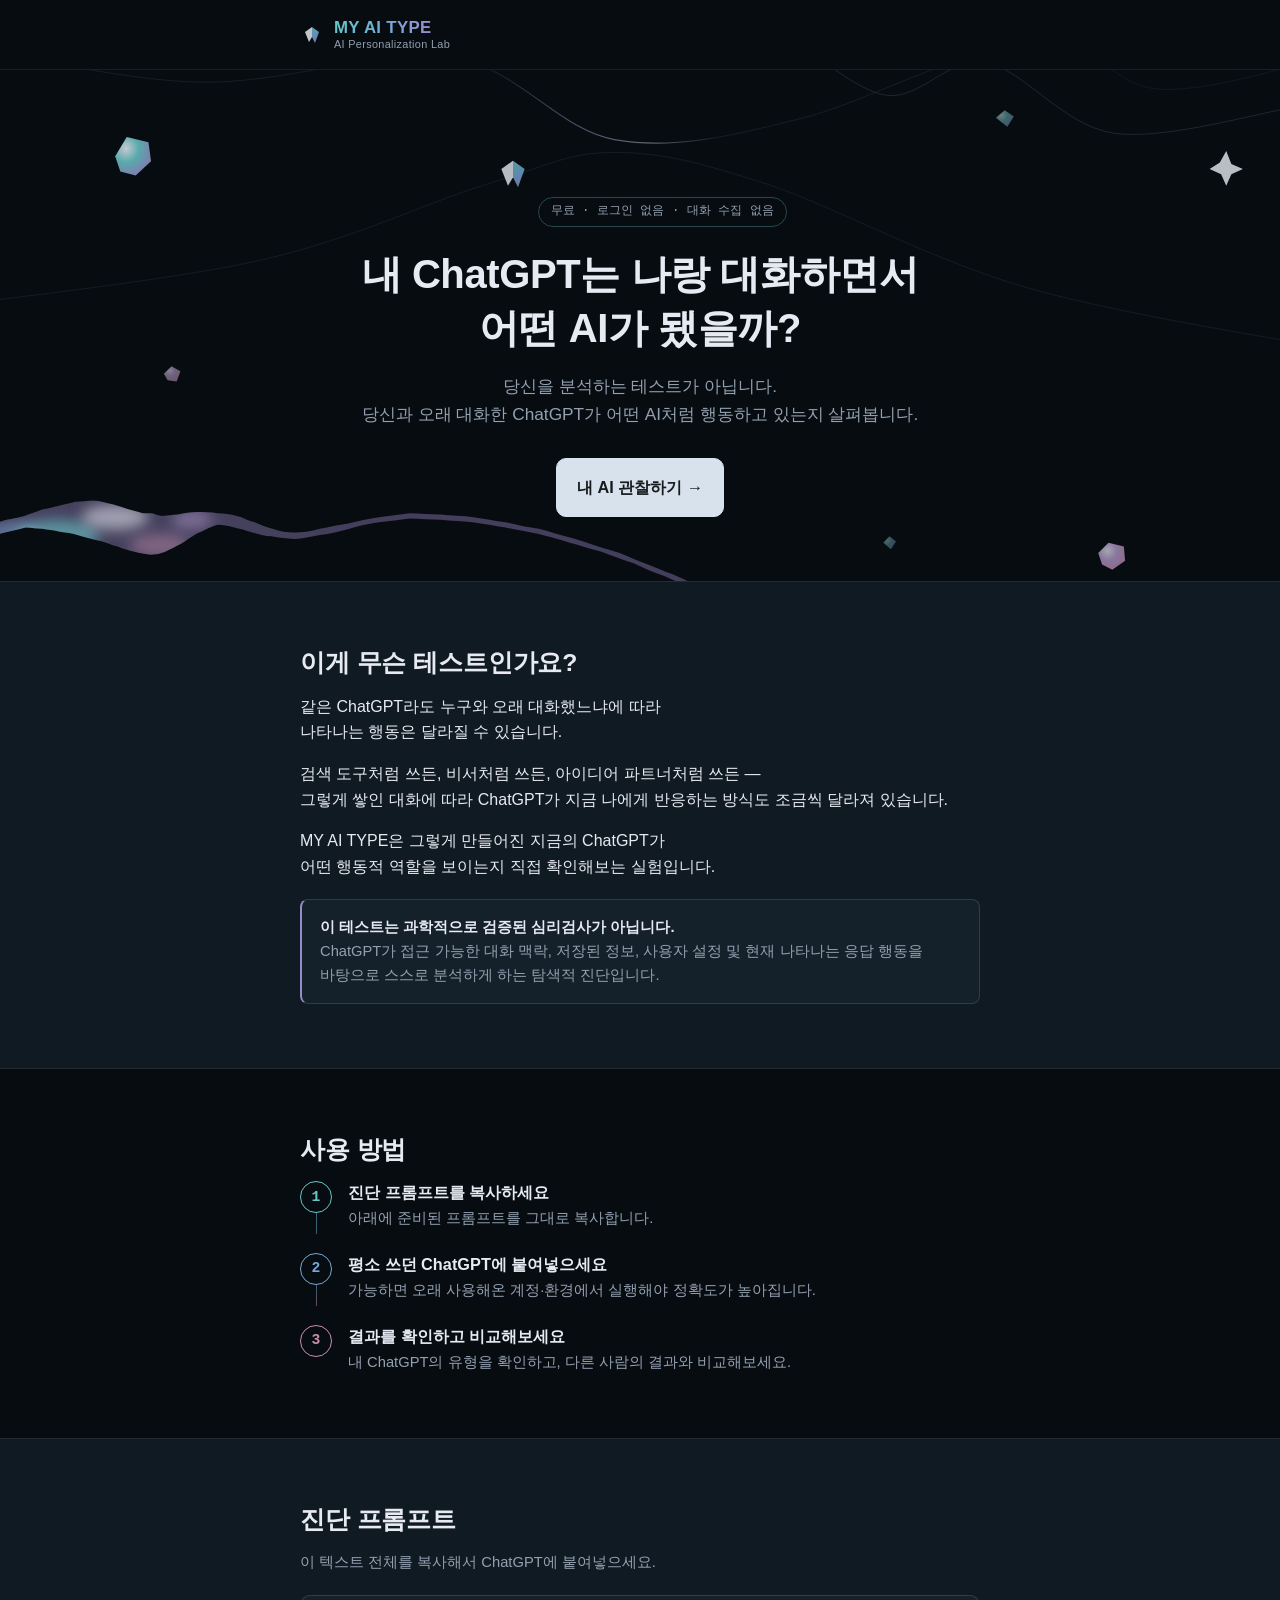
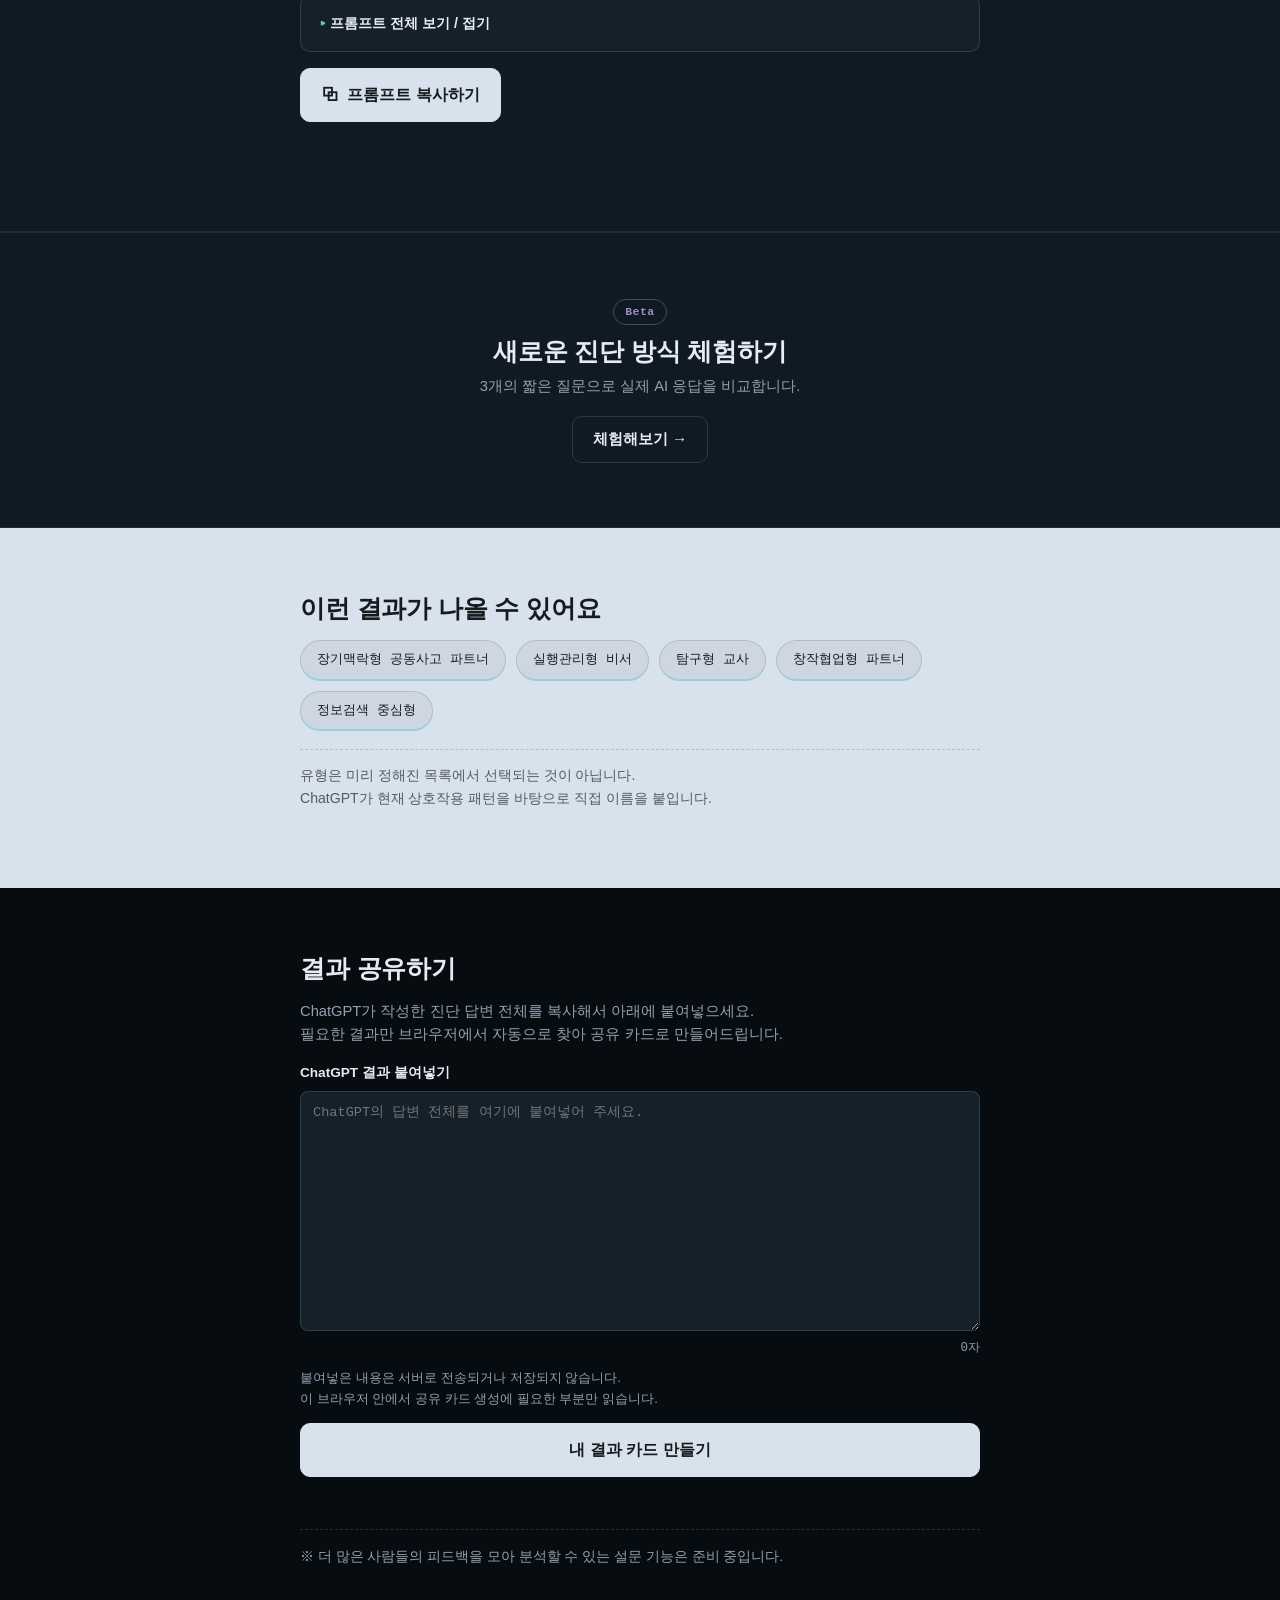
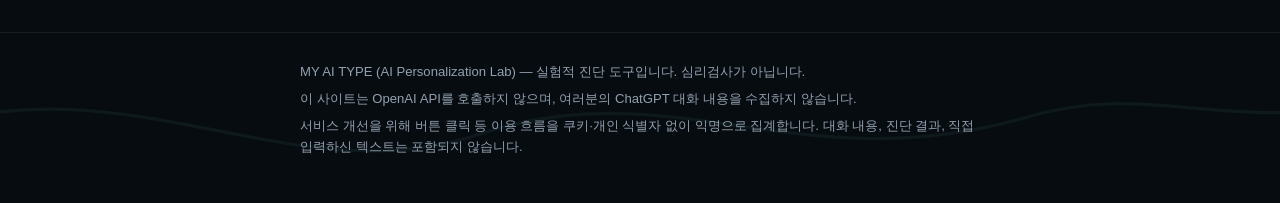
==== commit 90d5df2d: "Add Probe-based Diagnostic Prototype as a Beta entry point Adds a second, independent way to reach a" ====
--- a/index.html
+++ b/index.html
@@ -395,6 +395,111 @@
     </div>
   </section>
 
+  <!-- PROBE-BASED DIAGNOSTIC PROTOTYPE (Beta) -->
+  <!-- A second, independent entry point: instead of one large Diagnostic
+       Prompt, the user runs 3 short Probe questions against their own AI
+       and pastes back each response. Once all three are collected, an
+       Analyzer Prompt (buildAnalyzerPrompt in script.js) is generated —
+       its required output is the SAME Schema 1.0 JSON as the main
+       Diagnostic Prompt above, so the result still goes through the
+       existing #resultInput / #parseBtn flow in the SHARE section below,
+       unchanged. This section never replaces the main diagnostic funnel. -->
+  <section class="probe-beta" id="probeBeta">
+    <div class="wrap">
+      <div class="probe-beta-teaser" id="probeBetaTeaser">
+        <p class="probe-beta-badge">Beta</p>
+        <h2>새로운 진단 방식 체험하기</h2>
+        <p class="section-sub">3개의 짧은 질문으로 실제 AI 응답을 비교합니다.</p>
+        <button type="button" id="probeBetaStartBtn" class="btn btn-secondary">체험해보기 →</button>
+      </div>
+
+      <div class="probe-beta-flow" id="probeBetaFlow" hidden>
+        <p class="probe-beta-flow-note">
+          평소 사용하는 AI(ChatGPT 등)를 다른 탭에 열어두고 진행하면 편해요.
+        </p>
+
+        <!-- Step 1/3: Probe A -->
+        <div class="probe-step" id="probeStepA">
+          <p class="probe-step-progress">Step 1 / 3</p>
+          <h3 class="probe-step-title">탐색 상황 (Exploration)</h3>
+          <div class="prompt-box">
+            <pre id="probeTextA" class="prompt-pre"></pre>
+          </div>
+          <button type="button" id="probeCopyBtnA" class="btn btn-secondary btn-copy">
+            <span class="copy-icon" aria-hidden="true">⧉</span>질문 복사
+          </button>
+          <p id="probeCopyFeedbackA" class="copy-feedback" role="status" aria-live="polite"></p>
+
+          <label for="probeResponseA">이 질문을 평소 쓰는 AI에 입력하고, 그 응답을 그대로 붙여넣어 주세요.</label>
+          <textarea id="probeResponseA" rows="7" placeholder="AI의 응답을 여기에 붙여넣어 주세요."></textarea>
+          <p id="probeStepStatusA" class="parse-status" role="status" aria-live="polite"></p>
+          <button type="button" id="probeNextBtnA" class="btn btn-primary btn-large">다음</button>
+        </div>
+
+        <!-- Step 2/3: Probe B -->
+        <div class="probe-step" id="probeStepB" hidden>
+          <p class="probe-step-progress">Step 2 / 3</p>
+          <h3 class="probe-step-title">행동 상황 (Action)</h3>
+          <div class="prompt-box">
+            <pre id="probeTextB" class="prompt-pre"></pre>
+          </div>
+          <button type="button" id="probeCopyBtnB" class="btn btn-secondary btn-copy">
+            <span class="copy-icon" aria-hidden="true">⧉</span>질문 복사
+          </button>
+          <p id="probeCopyFeedbackB" class="copy-feedback" role="status" aria-live="polite"></p>
+
+          <label for="probeResponseB">이 질문을 평소 쓰는 AI에 입력하고, 그 응답을 그대로 붙여넣어 주세요.</label>
+          <textarea id="probeResponseB" rows="7" placeholder="AI의 응답을 여기에 붙여넣어 주세요."></textarea>
+          <p id="probeStepStatusB" class="parse-status" role="status" aria-live="polite"></p>
+          <button type="button" id="probeNextBtnB" class="btn btn-primary btn-large">다음</button>
+        </div>
+
+        <!-- Step 3/3: Probe C -->
+        <div class="probe-step" id="probeStepC" hidden>
+          <p class="probe-step-progress">Step 3 / 3</p>
+          <h3 class="probe-step-title">재검토 상황 (Reevaluation)</h3>
+          <div class="prompt-box">
+            <pre id="probeTextC" class="prompt-pre"></pre>
+          </div>
+          <button type="button" id="probeCopyBtnC" class="btn btn-secondary btn-copy">
+            <span class="copy-icon" aria-hidden="true">⧉</span>질문 복사
+          </button>
+          <p id="probeCopyFeedbackC" class="copy-feedback" role="status" aria-live="polite"></p>
+
+          <label for="probeResponseC">이 질문을 평소 쓰는 AI에 입력하고, 그 응답을 그대로 붙여넣어 주세요.</label>
+          <textarea id="probeResponseC" rows="7" placeholder="AI의 응답을 여기에 붙여넣어 주세요."></textarea>
+          <p id="probeStepStatusC" class="parse-status" role="status" aria-live="polite"></p>
+          <button type="button" id="probeGenerateBtn" class="btn btn-primary btn-large">Analyzer Prompt 만들기</button>
+        </div>
+
+        <!-- Analyzer Prompt result -->
+        <div class="probe-analyzer-result" id="probeAnalyzerResult" hidden>
+          <h3 class="probe-step-title">Analyzer Prompt</h3>
+          <p class="section-sub">이 텍스트 전체를 복사해서 방금 그 AI에 붙여넣고 실행하세요.</p>
+          <div class="prompt-box">
+            <details class="prompt-details">
+              <summary>Analyzer Prompt 전체 보기 / 접기</summary>
+              <pre id="probeAnalyzerPromptText" class="prompt-pre"></pre>
+            </details>
+          </div>
+          <button type="button" id="probeAnalyzerCopyBtn" class="btn btn-primary btn-large btn-copy">
+            <span class="copy-icon" aria-hidden="true">⧉</span>Analyzer Prompt 복사하기
+          </button>
+          <p id="probeAnalyzerCopyFeedback" class="copy-feedback" role="status" aria-live="polite"></p>
+
+          <div class="probe-analyzer-guide" id="probeAnalyzerGuide" hidden>
+            <p>
+              복사한 프롬프트를 실행한 뒤, 그 응답 전체를 아래 "결과 공유하기"의
+              결과 붙여넣기 칸에 붙여넣고 <strong>내 결과 카드 만들기</strong>를 눌러주세요.
+              이후 과정은 기존 진단 결과와 동일하게 진행됩니다.
+            </p>
+            <a href="#resultInput" id="probeGoToResultBtn" class="btn btn-secondary">결과 입력으로 이동 ↓</a>
+          </div>
+        </div>
+      </div>
+    </div>
+  </section>
+
   <!-- EXAMPLE RESULTS -->
   <section class="examples">
     <div class="wrap">
@@ -551,6 +656,6 @@
 
 <!-- Bump ?v= on every script.js change so browsers/CDN don't serve a
      stale cached copy after a redeploy (GitHub Pages assets are cached). -->
-<script src="script.js?v=10"></script>
+<script src="script.js?v=11"></script>
 </body>
 </html>
--- a/style.css
+++ b/style.css
@@ -857,6 +857,94 @@
 }
 .glyph-dot { fill: currentColor; stroke: none; }
 
+/* ---------- Probe-based Diagnostic Prototype (Beta) ---------- */
+/* A second, independent entry point next to the main Diagnostic Prompt —
+   reuses existing tokens/components (.btn, .prompt-box, .prompt-pre,
+   .copy-feedback, .parse-status, .section-sub) instead of introducing a
+   new color system. Mobile-first like the rest of the page: base rules
+   are the small-screen layout, the shared "Larger screens" query below
+   already widens .btn-large and .wrap for every section including this one. */
+.probe-beta {
+  background: var(--bg-surface);
+  border-top: 1px solid var(--line-soft);
+  border-bottom: 1px solid var(--line-soft);
+}
+.probe-beta-teaser { text-align: center; }
+.probe-beta-badge {
+  display: inline-block;
+  font-size: 0.72rem;
+  font-weight: 700;
+  letter-spacing: 0.04em;
+  color: var(--nacre-periwinkle);
+  border: 1px solid rgba(155, 138, 203, 0.4);
+  border-radius: 999px;
+  padding: 3px 11px;
+  margin-bottom: 10px;
+  font-family: var(--mono);
+}
+.probe-beta-teaser h2 { margin-bottom: 6px; }
+.probe-beta-teaser .section-sub { margin-bottom: 18px; }
+
+.probe-beta-flow { margin-top: 8px; }
+.probe-beta-flow-note {
+  font-size: 0.85rem;
+  color: var(--text-muted);
+  margin: 0 0 20px;
+}
+.probe-step { display: flex; flex-direction: column; gap: 10px; }
+.probe-step-progress {
+  font-family: var(--mono);
+  font-size: 0.78rem;
+  color: var(--nacre-cyan);
+  letter-spacing: 0.02em;
+  margin: 0;
+}
+.probe-step-title {
+  font-size: 1.05rem;
+  font-weight: 700;
+  color: var(--text-primary);
+  margin: 0;
+}
+.probe-step label {
+  font-size: 0.85rem;
+  font-weight: 700;
+  color: var(--text-primary);
+}
+.probe-step textarea {
+  font-family: var(--mono);
+  font-size: 0.85rem;
+  line-height: 1.6;
+  padding: 10px 12px;
+  border: 1px solid var(--line);
+  border-radius: 8px;
+  background: var(--bg-surface-2);
+  color: var(--text-primary);
+  resize: vertical;
+  width: 100%;
+}
+.probe-step textarea:focus {
+  outline: 2px solid var(--nacre-cyan);
+  outline-offset: 1px;
+}
+.probe-step .btn-large { margin-top: 2px; }
+
+.probe-analyzer-result { margin-top: 28px; }
+.probe-analyzer-guide {
+  margin-top: 16px;
+  padding-top: 16px;
+  border-top: 1px dashed var(--line);
+  display: flex;
+  flex-direction: column;
+  gap: 12px;
+  align-items: flex-start;
+}
+.probe-analyzer-guide p {
+  font-size: 0.88rem;
+  color: var(--text-muted);
+  margin: 0;
+  text-align: left;
+}
+
 /* ---------- Larger screens ---------- */
 @media (min-width: 700px) {
   .wrap { max-width: 720px; }
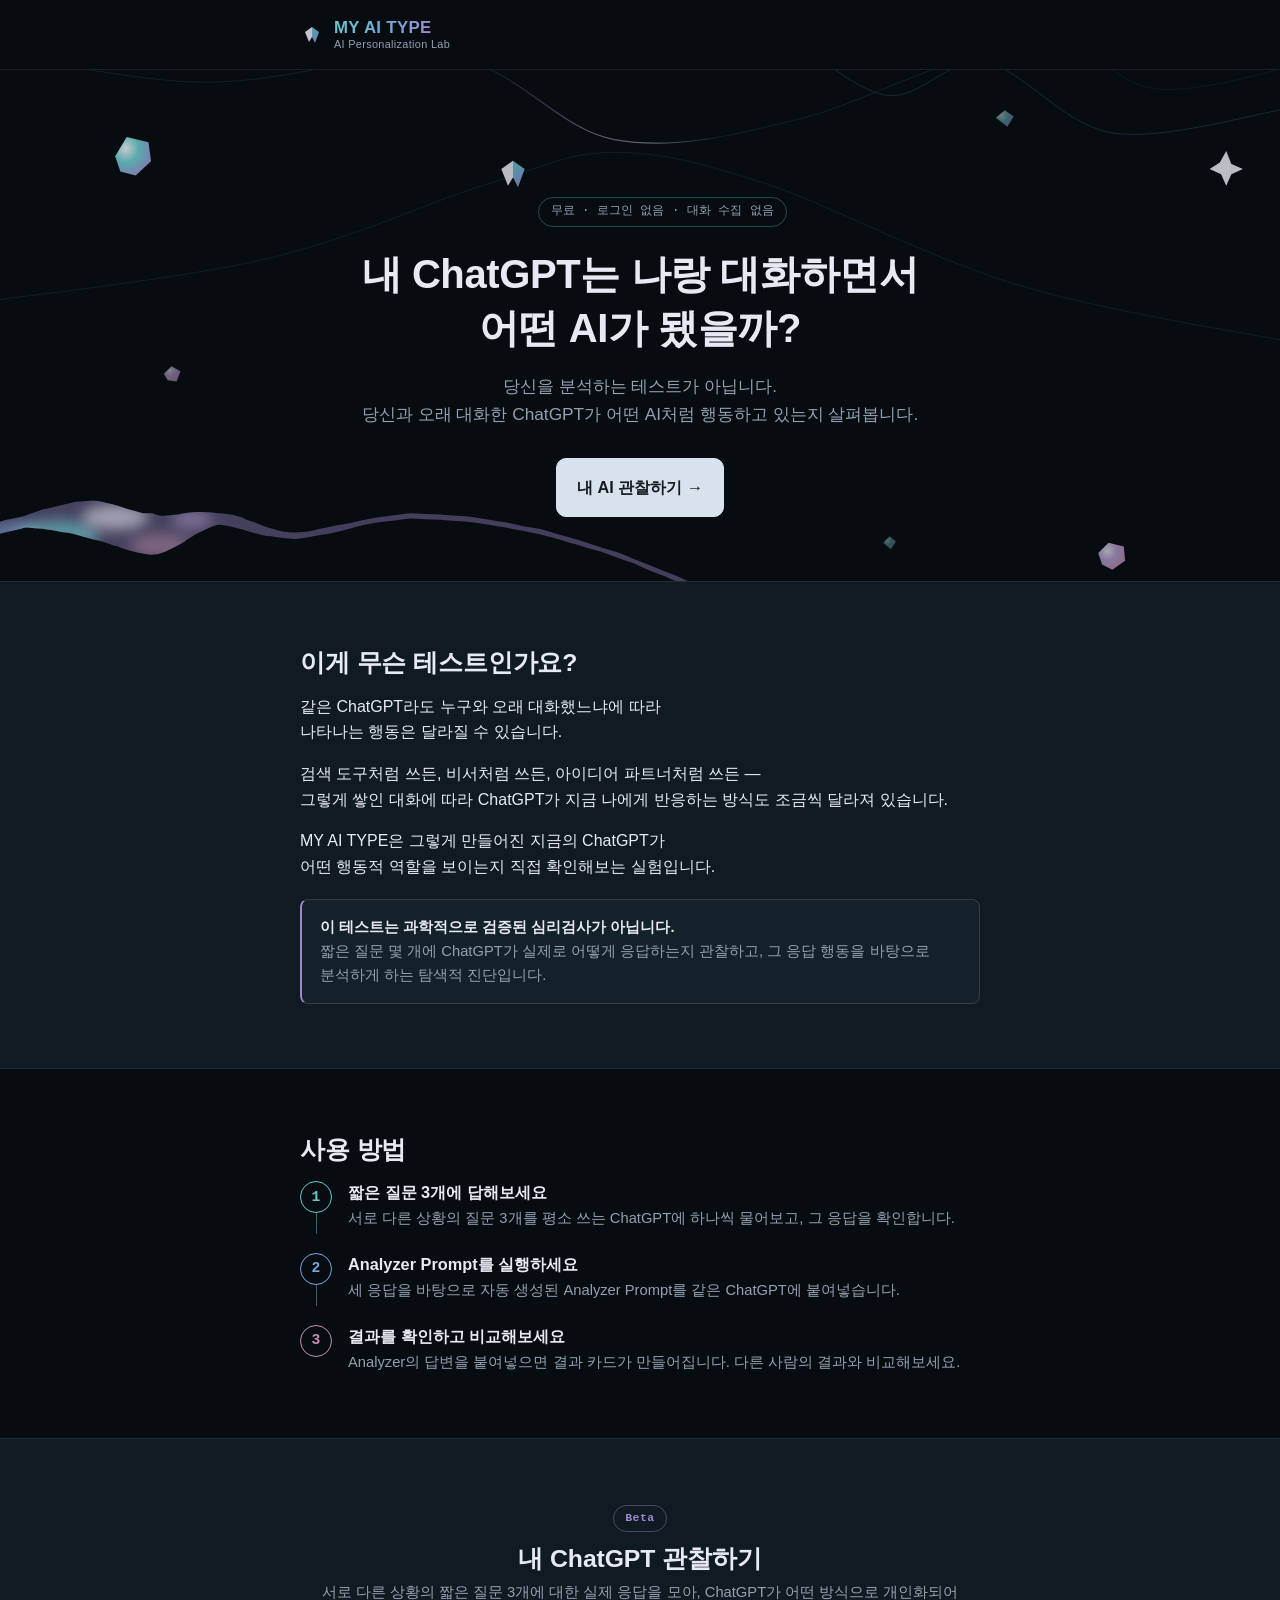
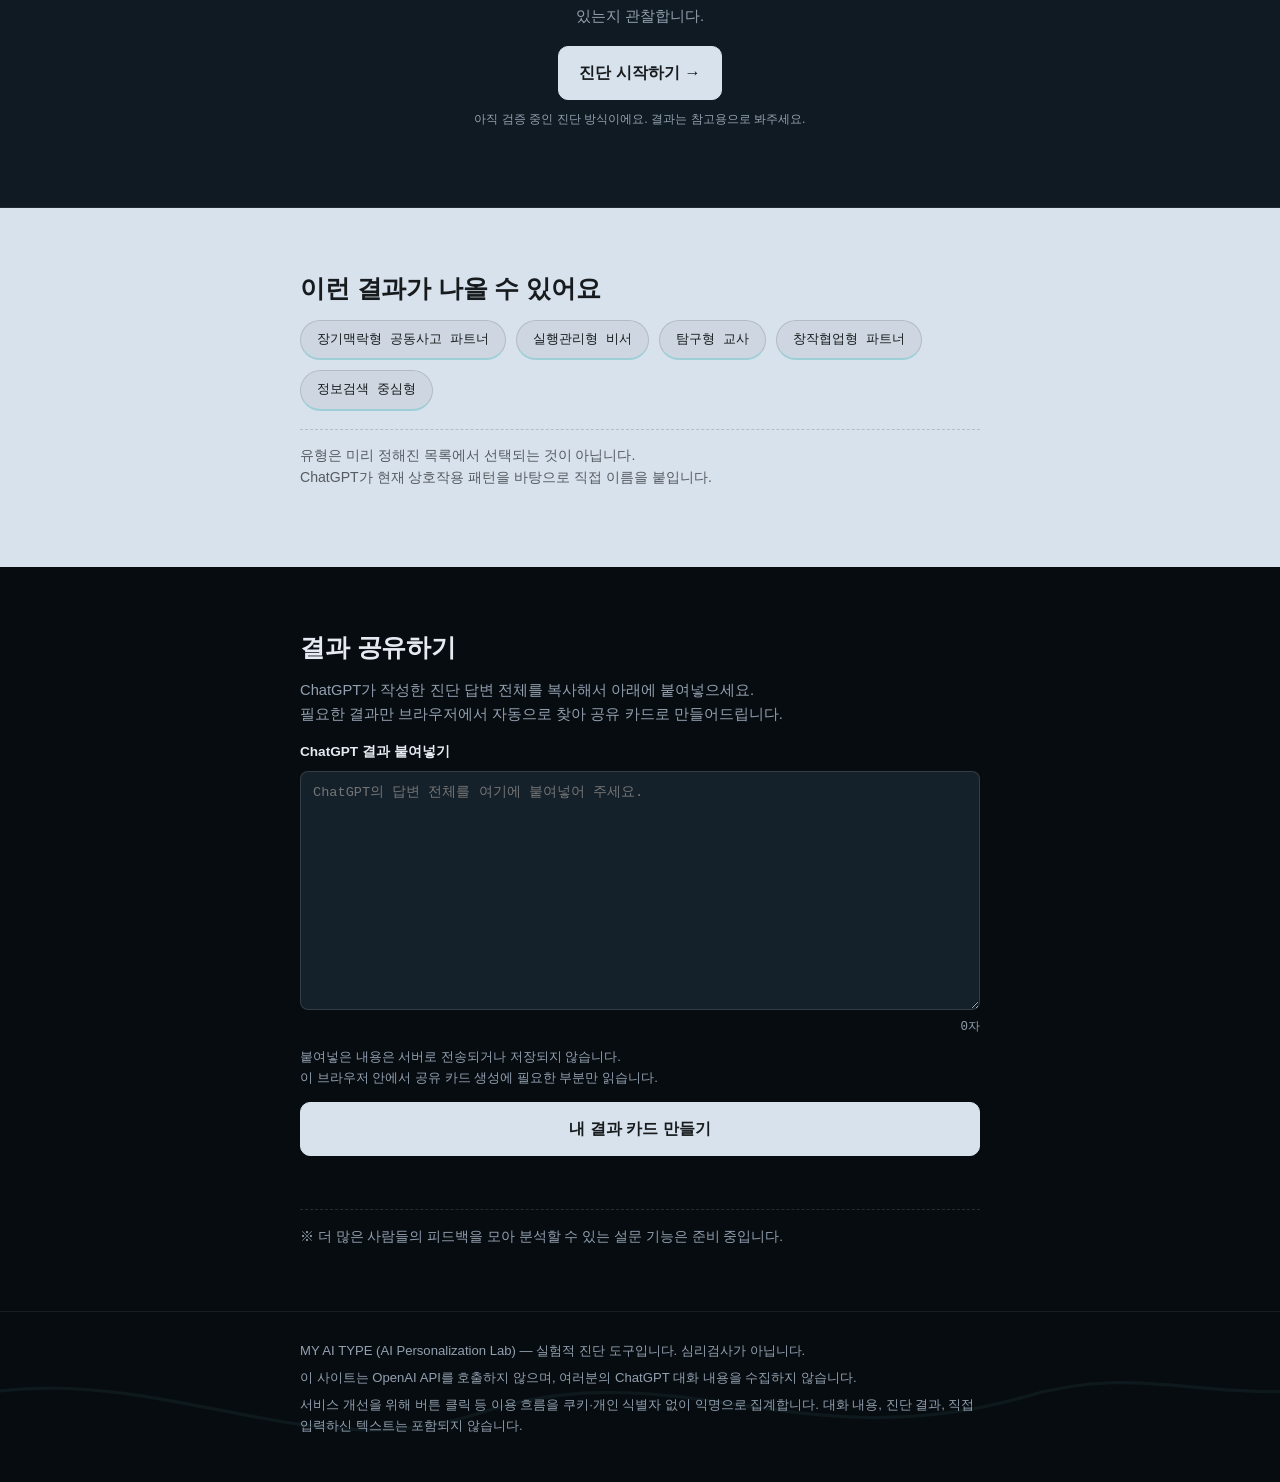
==== commit a1fd1882: "Make Probe-based diagnosis the site's primary entry point Removes the long-prompt copy/paste UI from" ====
--- a/index.html
+++ b/index.html
@@ -4,7 +4,7 @@
 <meta charset="UTF-8">
 <meta name="viewport" content="width=device-width, initial-scale=1.0">
 <title>MY AI TYPE — 내 ChatGPT는 어떤 AI가 됐을까?</title>
-<meta name="description" content="당신과 오래 대화한 ChatGPT는 어떤 유형의 AI로 개인화되어 있을까요? 진단 프롬프트를 복사해서 직접 확인해보세요. 무료, 로그인 없음, 대화 수집 없음.">
+<meta name="description" content="당신과 오래 대화한 ChatGPT는 어떤 유형의 AI로 개인화되어 있을까요? 짧은 질문 3개로 실제 응답을 비교해 확인해보세요. 무료, 로그인 없음, 대화 수집 없음.">
 <meta property="og:title" content="내 ChatGPT는 나랑 대화하면서 어떤 AI가 됐을까?">
 <meta property="og:description" content="당신의 성격 테스트가 아닙니다. 당신과 오래 대화한 ChatGPT의 행동 유형을 진단해보는 실험입니다.">
 <meta property="og:type" content="website">
@@ -336,9 +336,8 @@
       <div class="callout">
         <p>
           <strong>이 테스트는 과학적으로 검증된 심리검사가 아닙니다.</strong><br>
-          ChatGPT가 접근 가능한 대화 맥락, 저장된 정보, 사용자 설정 및
-          현재 나타나는 응답 행동을 바탕으로 스스로 분석하게 하는
-          탐색적 진단입니다.
+          짧은 질문 몇 개에 ChatGPT가 실제로 어떻게 응답하는지 관찰하고,
+          그 응답 행동을 바탕으로 분석하게 하는 탐색적 진단입니다.
         </p>
       </div>
     </div>
@@ -352,65 +351,54 @@
         <li class="step">
           <span class="step-num">1</span>
           <div>
-            <h3>진단 프롬프트를 복사하세요</h3>
-            <p>아래에 준비된 프롬프트를 그대로 복사합니다.</p>
+            <h3>짧은 질문 3개에 답해보세요</h3>
+            <p>서로 다른 상황의 질문 3개를 평소 쓰는 ChatGPT에 하나씩 물어보고, 그 응답을 확인합니다.</p>
           </div>
         </li>
         <li class="step">
           <span class="step-num">2</span>
           <div>
-            <h3>평소 쓰던 ChatGPT에 붙여넣으세요</h3>
-            <p>가능하면 오래 사용해온 계정·환경에서 실행해야 정확도가 높아집니다.</p>
+            <h3>Analyzer Prompt를 실행하세요</h3>
+            <p>세 응답을 바탕으로 자동 생성된 Analyzer Prompt를 같은 ChatGPT에 붙여넣습니다.</p>
           </div>
         </li>
         <li class="step">
           <span class="step-num">3</span>
           <div>
             <h3>결과를 확인하고 비교해보세요</h3>
-            <p>내 ChatGPT의 유형을 확인하고, 다른 사람의 결과와 비교해보세요.</p>
+            <p>Analyzer의 답변을 붙여넣으면 결과 카드가 만들어집니다. 다른 사람의 결과와 비교해보세요.</p>
           </div>
         </li>
       </ol>
     </div>
   </section>
 
-  <!-- DIAGNOSTIC PROMPT -->
-  <section class="diagnose" id="diagnose">
-    <div class="wrap">
-      <h2>진단 프롬프트</h2>
-      <p class="section-sub">이 텍스트 전체를 복사해서 ChatGPT에 붙여넣으세요.</p>
-
-      <div class="prompt-box">
-        <details class="prompt-details">
-          <summary>프롬프트 전체 보기 / 접기</summary>
-          <pre id="promptText" class="prompt-pre"></pre>
-        </details>
-      </div>
-
-      <button id="copyBtn" class="btn btn-primary btn-large btn-copy" type="button">
-        <span class="copy-icon" aria-hidden="true">⧉</span>
-        프롬프트 복사하기
-      </button>
-      <p id="copyFeedback" class="copy-feedback" role="status" aria-live="polite"></p>
-    </div>
-  </section>
-
-  <!-- PROBE-BASED DIAGNOSTIC PROTOTYPE (Beta) -->
-  <!-- A second, independent entry point: instead of one large Diagnostic
-       Prompt, the user runs 3 short Probe questions against their own AI
-       and pastes back each response. Once all three are collected, an
+  <!-- PROBE-BASED DIAGNOSTIC ENTRY (Beta) -->
+  <!-- This is now the site's primary/only visible diagnosis entry point:
+       the user runs 3 short Probe questions against their own AI and
+       pastes back each response. Once all three are collected, an
        Analyzer Prompt (buildAnalyzerPrompt in script.js) is generated —
-       its required output is the SAME Schema 1.0 JSON as the main
-       Diagnostic Prompt above, so the result still goes through the
-       existing #resultInput / #parseBtn flow in the SHARE section below,
-       unchanged. This section never replaces the main diagnostic funnel. -->
-  <section class="probe-beta" id="probeBeta">
+       its required output is the SAME Schema 1.0 JSON the retired long
+       DIAGNOSTIC_PROMPT also targets, so the result still goes through
+       the existing #resultInput / #parseBtn flow in the SHARE section
+       below, unchanged. The old long-prompt UI (#promptText/#copyBtn)
+       has been removed from this page, but DIAGNOSTIC_PROMPT and its
+       parser/normalizer/Result UI/Share Card in script.js are all still
+       intact and untouched — kept for compatibility and as a rollback/
+       reference path until the Probe method is validated. This section
+       keeps id="diagnose" so the Hero's "내 AI 관찰하기" CTA still
+       resolves to the actual diagnosis entry point. -->
+  <section class="probe-beta" id="diagnose">
     <div class="wrap">
       <div class="probe-beta-teaser" id="probeBetaTeaser">
         <p class="probe-beta-badge">Beta</p>
-        <h2>새로운 진단 방식 체험하기</h2>
-        <p class="section-sub">3개의 짧은 질문으로 실제 AI 응답을 비교합니다.</p>
-        <button type="button" id="probeBetaStartBtn" class="btn btn-secondary">체험해보기 →</button>
+        <h2>내 ChatGPT 관찰하기</h2>
+        <p class="section-sub">
+          서로 다른 상황의 짧은 질문 3개에 대한 실제 응답을 모아,<br class="mobile-only">
+          ChatGPT가 어떤 방식으로 개인화되어 있는지 관찰합니다.
+        </p>
+        <button type="button" id="probeBetaStartBtn" class="btn btn-primary btn-large">진단 시작하기 →</button>
+        <p class="probe-beta-note">아직 검증 중인 진단 방식이에요. 결과는 참고용으로 봐주세요.</p>
       </div>
 
       <div class="probe-beta-flow" id="probeBetaFlow" hidden>
--- a/style.css
+++ b/style.css
@@ -349,12 +349,12 @@
 .step h3 { font-size: 1.02rem; margin-bottom: 4px; color: var(--text-primary); }
 .step p { margin: 0; color: var(--text-muted); font-size: 0.92rem; }
 
-/* ---------- Diagnostic prompt ---------- */
-.diagnose {
-  background: var(--bg-surface);
-  border-top: 1px solid var(--line-soft);
-  border-bottom: 1px solid var(--line-soft);
-}
+/* ---------- Prompt display (shared: Probe questions, Analyzer Prompt) ---------- */
+/* Was originally written for the long DIAGNOSTIC_PROMPT's own section
+   (.diagnose), which has been removed from the page — .probe-beta now
+   supplies the equivalent section background/border. These box/pre/
+   details styles are unchanged and still used by the Probe steps and
+   the generated Analyzer Prompt display below. */
 .prompt-box {
   background: var(--bg-surface-2);
   border: 1px solid var(--line);
@@ -857,8 +857,9 @@
 }
 .glyph-dot { fill: currentColor; stroke: none; }
 
-/* ---------- Probe-based Diagnostic Prototype (Beta) ---------- */
-/* A second, independent entry point next to the main Diagnostic Prompt —
+/* ---------- Probe-based Diagnostic Entry (Beta) ---------- */
+/* The site's primary diagnosis entry point (formerly a secondary add-on
+   below the long Diagnostic Prompt UI, which has since been removed) —
    reuses existing tokens/components (.btn, .prompt-box, .prompt-pre,
    .copy-feedback, .parse-status, .section-sub) instead of introducing a
    new color system. Mobile-first like the rest of the page: base rules
@@ -870,6 +871,11 @@
   border-bottom: 1px solid var(--line-soft);
 }
 .probe-beta-teaser { text-align: center; }
+.probe-beta-note {
+  font-size: 0.78rem;
+  color: var(--text-muted);
+  margin-top: 10px;
+}
 .probe-beta-badge {
   display: inline-block;
   font-size: 0.72rem;
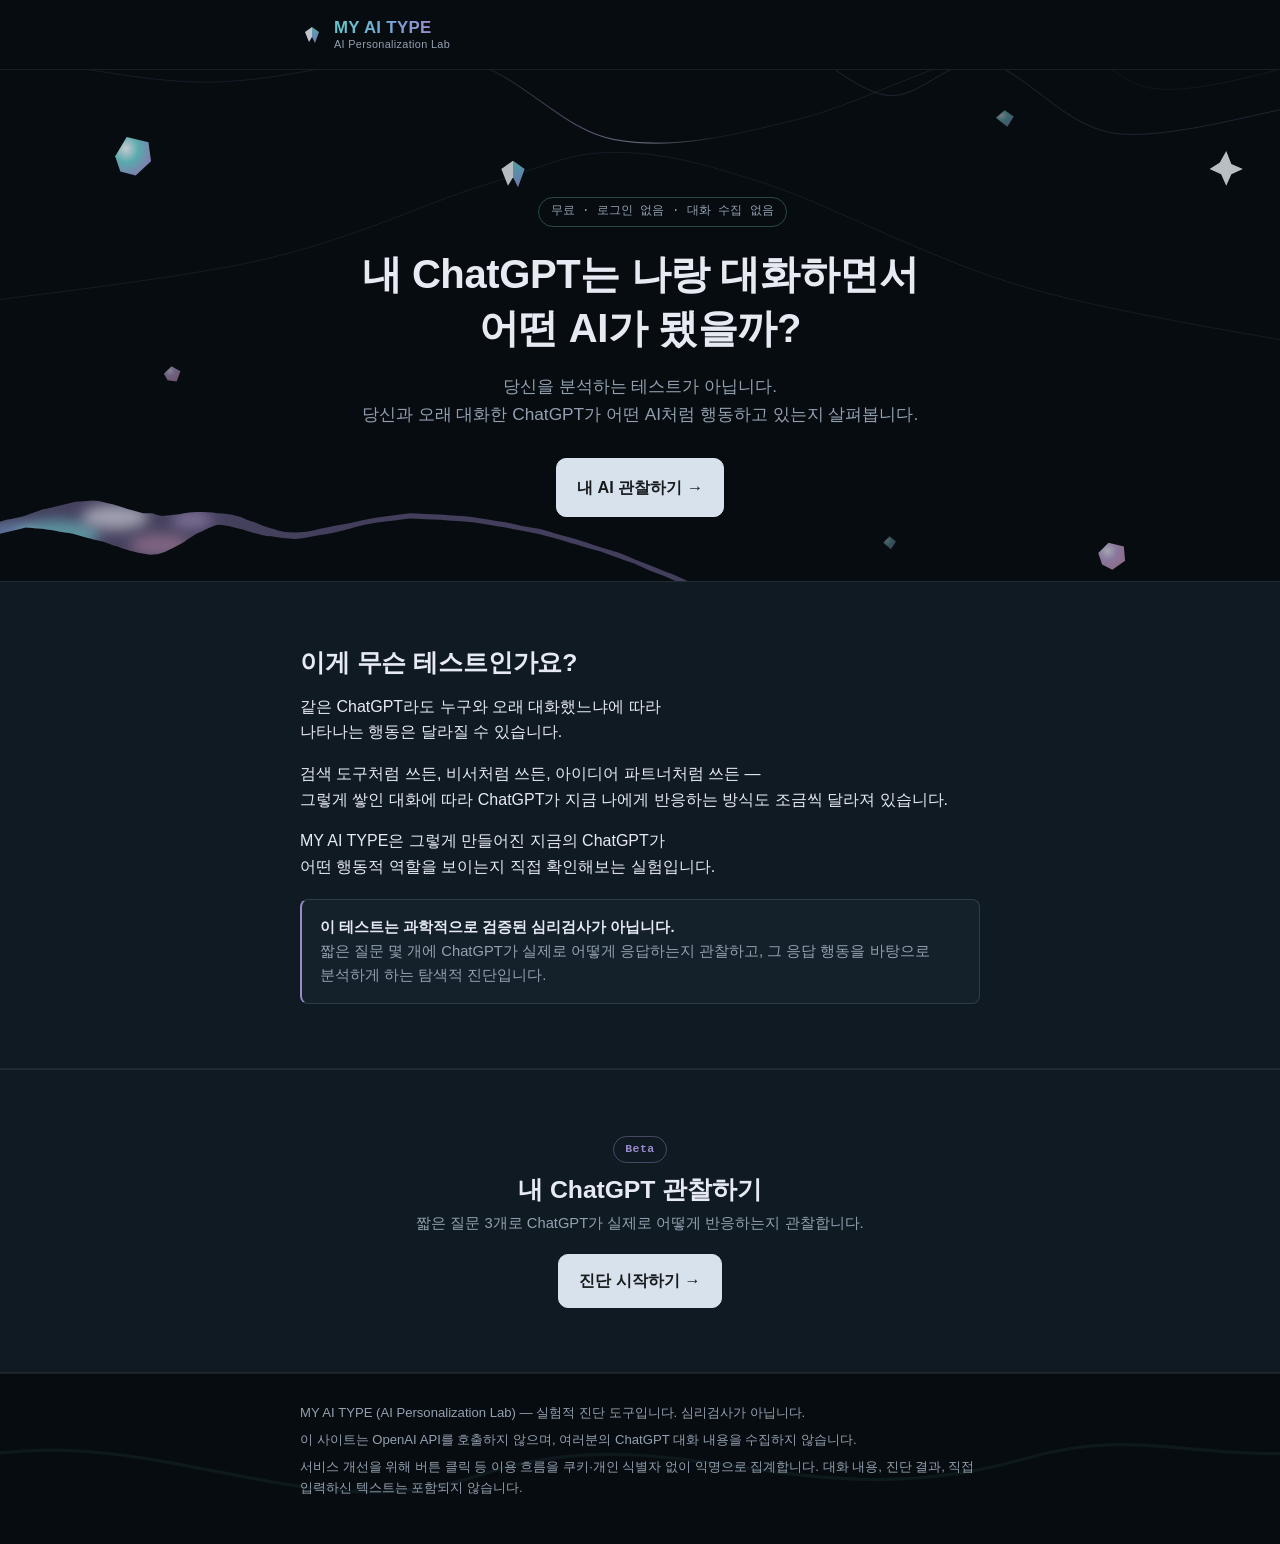
==== commit 0fbd1915: "Simplify pre-diagnosis landing to a single clear CTA Removes the standalone "사용 방법" section (its 3 s" ====
--- a/index.html
+++ b/index.html
@@ -343,62 +343,35 @@
     </div>
   </section>
 
-  <!-- HOW IT WORKS -->
-  <section class="how">
-    <div class="wrap">
-      <h2>사용 방법</h2>
-      <ol class="steps">
-        <li class="step">
-          <span class="step-num">1</span>
-          <div>
-            <h3>짧은 질문 3개에 답해보세요</h3>
-            <p>서로 다른 상황의 질문 3개를 평소 쓰는 ChatGPT에 하나씩 물어보고, 그 응답을 확인합니다.</p>
-          </div>
-        </li>
-        <li class="step">
-          <span class="step-num">2</span>
-          <div>
-            <h3>Analyzer Prompt를 실행하세요</h3>
-            <p>세 응답을 바탕으로 자동 생성된 Analyzer Prompt를 같은 ChatGPT에 붙여넣습니다.</p>
-          </div>
-        </li>
-        <li class="step">
-          <span class="step-num">3</span>
-          <div>
-            <h3>결과를 확인하고 비교해보세요</h3>
-            <p>Analyzer의 답변을 붙여넣으면 결과 카드가 만들어집니다. 다른 사람의 결과와 비교해보세요.</p>
-          </div>
-        </li>
-      </ol>
-    </div>
-  </section>
-
   <!-- PROBE-BASED DIAGNOSTIC ENTRY (Beta) -->
-  <!-- This is now the site's primary/only visible diagnosis entry point:
+  <!-- This is the site's primary/only visible diagnosis entry point:
        the user runs 3 short Probe questions against their own AI and
        pastes back each response. Once all three are collected, an
        Analyzer Prompt (buildAnalyzerPrompt in script.js) is generated —
        its required output is the SAME Schema 1.0 JSON the retired long
        DIAGNOSTIC_PROMPT also targets, so the result still goes through
-       the existing #resultInput / #parseBtn flow in the SHARE section
-       below, unchanged. The old long-prompt UI (#promptText/#copyBtn)
-       has been removed from this page, but DIAGNOSTIC_PROMPT and its
-       parser/normalizer/Result UI/Share Card in script.js are all still
-       intact and untouched — kept for compatibility and as a rollback/
-       reference path until the Probe method is validated. This section
-       keeps id="diagnose" so the Hero's "내 AI 관찰하기" CTA still
-       resolves to the actual diagnosis entry point. -->
+       the existing #resultInput / #parseBtn flow in the (now initially
+       hidden — see script.js) SHARE section below, unchanged. The old
+       long-prompt UI (#promptText/#copyBtn) and the standalone "사용
+       방법" step list have both been removed from this page — the
+       per-step instructions inside the flow below (copy this question /
+       paste the response here) already carry that guidance at the point
+       it's actually needed. DIAGNOSTIC_PROMPT and its parser/normalizer/
+       Result UI/Share Card in script.js are all still intact and
+       untouched — kept for compatibility and as a rollback/reference
+       path until the Probe method is validated. This section keeps
+       id="diagnose" so the Hero's "내 AI 관찰하기" CTA still resolves to
+       the actual diagnosis entry point. -->
   <section class="probe-beta" id="diagnose">
     <div class="wrap">
       <div class="probe-beta-teaser" id="probeBetaTeaser">
         <p class="probe-beta-badge">Beta</p>
         <h2>내 ChatGPT 관찰하기</h2>
         <p class="section-sub">
-          서로 다른 상황의 짧은 질문 3개에 대한 실제 응답을 모아,<br class="mobile-only">
-          ChatGPT가 어떤 방식으로 개인화되어 있는지 관찰합니다.
+          짧은 질문 3개로<br class="mobile-only">
+          ChatGPT가 실제로 어떻게 반응하는지 관찰합니다.
         </p>
         <button type="button" id="probeBetaStartBtn" class="btn btn-primary btn-large">진단 시작하기 →</button>
-        <p class="probe-beta-note">아직 검증 중인 진단 방식이에요. 결과는 참고용으로 봐주세요.</p>
       </div>
 
       <div class="probe-beta-flow" id="probeBetaFlow" hidden>
@@ -488,26 +461,15 @@
     </div>
   </section>
 
-  <!-- EXAMPLE RESULTS -->
-  <section class="examples">
-    <div class="wrap">
-      <h2>이런 결과가 나올 수 있어요</h2>
-      <ul class="example-list">
-        <li>장기맥락형 공동사고 파트너</li>
-        <li>실행관리형 비서</li>
-        <li>탐구형 교사</li>
-        <li>창작협업형 파트너</li>
-        <li>정보검색 중심형</li>
-      </ul>
-      <p class="example-note">
-        유형은 미리 정해진 목록에서 선택되는 것이 아닙니다.<br>
-        ChatGPT가 현재 상호작용 패턴을 바탕으로 직접 이름을 붙입니다.
-      </p>
-    </div>
-  </section>
-
   <!-- SHARE / FEEDBACK -->
-  <section class="share" id="share">
+  <!-- Hidden until an Analyzer Prompt has actually been generated (see
+       script.js's probeGenerateBtn handler, which clears this `hidden`
+       attribute) — the result-paste UI is the diagnosis flow's last
+       step, not something shown before the user has started. The
+       section, its #resultInput/#parseBtn wiring, parser/normalizer,
+       Result UI and Share Card are all unchanged; only its initial
+       visibility moved. -->
+  <section class="share" id="share" hidden>
     <div class="wrap">
       <h2>결과 공유하기</h2>
       <p class="section-sub">
--- a/style.css
+++ b/style.css
@@ -871,11 +871,6 @@
   border-bottom: 1px solid var(--line-soft);
 }
 .probe-beta-teaser { text-align: center; }
-.probe-beta-note {
-  font-size: 0.78rem;
-  color: var(--text-muted);
-  margin-top: 10px;
-}
 .probe-beta-badge {
   display: inline-block;
   font-size: 0.72rem;
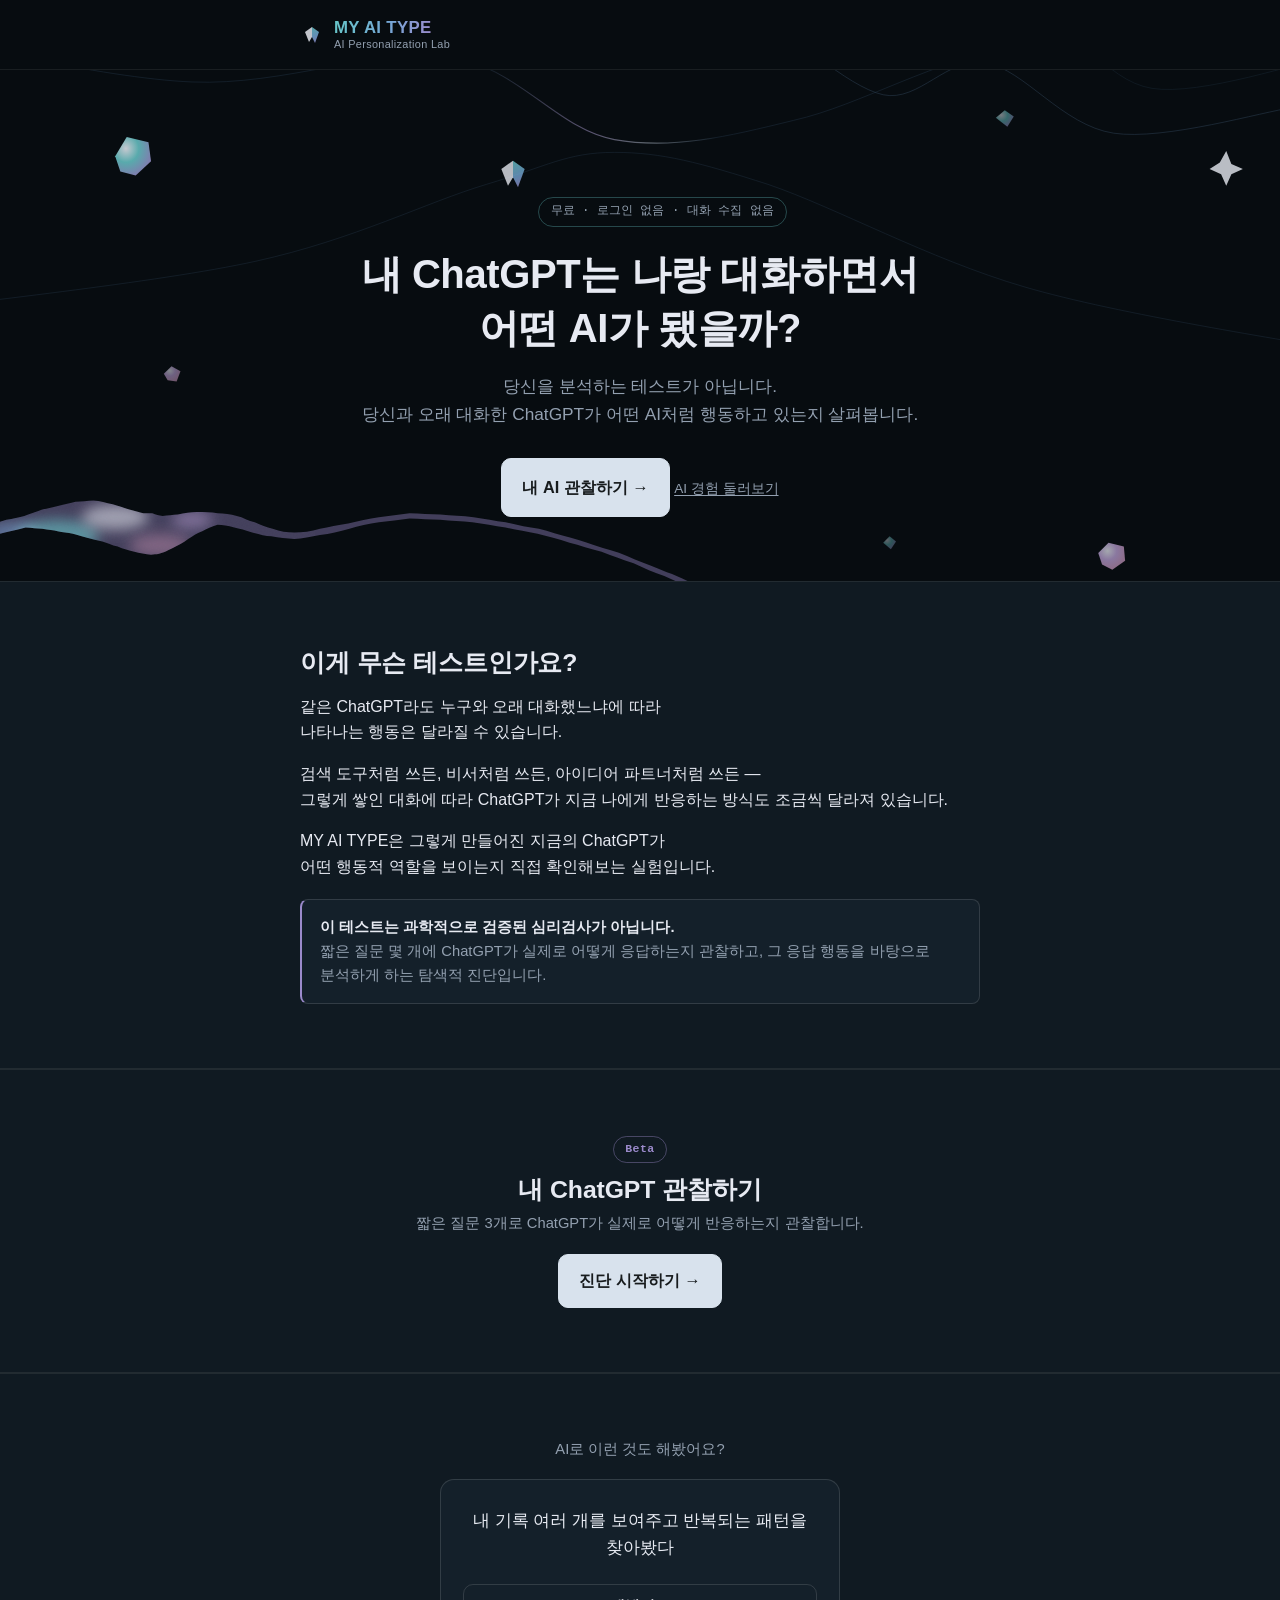
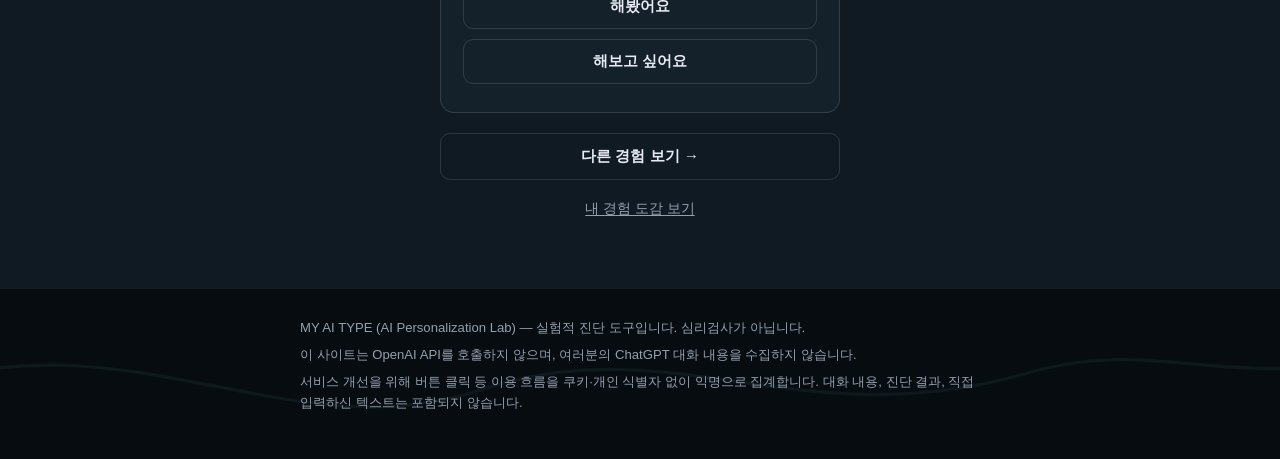
==== commit 08b86356: "Add AI Experience MVP v0.1 as an independent loop Adds a discover/record/revisit loop that is not pa" ====
--- a/index.html
+++ b/index.html
@@ -313,6 +313,11 @@
         어떤 AI처럼 행동하고 있는지 살펴봅니다.
       </p>
       <a href="#diagnose" id="startObservationBtn" class="btn btn-primary btn-large">내 AI 관찰하기 →</a>
+      <!-- Secondary, quieter action — never competes with the Primary
+           CTA above for visual weight. Plain anchor jump to the
+           Experience section, same pattern as the Primary CTA's own
+           #diagnose jump. -->
+      <a href="#experience" id="experienceEntryLink" class="hero-secondary-link">AI 경험 둘러보기</a>
     </div>
   </section>
 
@@ -589,6 +594,63 @@
     </div>
   </section>
 
+  <!-- AI EXPERIENCE (MVP v0.1) -->
+  <!-- Independent from the diagnostic system above: Experience state
+       (id -> TRIED/WANT, in localStorage under its own namespaced key)
+       is never read by the Analyzer Prompt, the Schema 1.0 parser/
+       normalizer, Axis/Role/Habit/Derived-Pattern logic, the Type
+       Confidence Gate, or the Share Card — and no diagnostic result
+       ever writes Experience state. This is not a diagnosis: it's a
+       discover/record/revisit loop, connected to the diagnosis flow
+       only via the plain link at the bottom of the Collection view. -->
+  <section class="experience" id="experience">
+    <div class="wrap">
+      <div class="experience-discovery" id="experienceDiscovery">
+        <p class="section-sub">AI로 이런 것도 해봤어요?</p>
+
+        <div class="experience-card" id="experienceCard">
+          <p class="experience-card-text" id="experienceCardText"></p>
+          <div class="experience-card-actions">
+            <button type="button" id="experienceTriedBtn" class="experience-status-btn">해봤어요</button>
+            <button type="button" id="experienceWantBtn" class="experience-status-btn">해보고 싶어요</button>
+          </div>
+        </div>
+
+        <button type="button" id="experienceNextBtn" class="btn btn-secondary">다른 경험 보기 →</button>
+        <button type="button" id="experienceCollectionBtn" class="btn-link">내 경험 도감 보기</button>
+      </div>
+
+      <div class="experience-collection" id="experienceCollection" hidden>
+        <div class="experience-collection-summary">
+          <span>해봤어요 <strong id="experienceCountTried">0</strong></span>
+          <span>해보고 싶어요 <strong id="experienceCountWant">0</strong></span>
+          <span>아직 <strong id="experienceCountNone">0</strong></span>
+        </div>
+
+        <div class="experience-collection-filters">
+          <button type="button" class="experience-filter-btn is-active" data-filter="ALL">전체</button>
+          <button type="button" class="experience-filter-btn" data-filter="TRIED">해봤어요</button>
+          <button type="button" class="experience-filter-btn" data-filter="WANT">해보고 싶어요</button>
+          <button type="button" class="experience-filter-btn" data-filter="NONE">아직</button>
+        </div>
+
+        <ul class="experience-collection-list" id="experienceCollectionList"></ul>
+
+        <button type="button" id="experienceBackToDiscoveryBtn" class="btn-link">발견하기로 돌아가기</button>
+
+        <div class="experience-diagnosis-link">
+          <p>
+            AI와 해본 일은 계속 늘어납니다.<br><br>
+            그 과정에서<br>
+            당신의 ChatGPT가 보이는 행동도<br>
+            달라졌을까요?
+          </p>
+          <a href="#diagnose" class="btn btn-secondary">내 AI 관찰하기 →</a>
+        </div>
+      </div>
+    </div>
+  </section>
+
 </main>
 
 <footer class="site-footer">
--- a/style.css
+++ b/style.css
@@ -230,6 +230,19 @@
   font-size: 1rem;
   margin-bottom: 30px;
 }
+/* Secondary action — deliberately quiet (text link, no border/fill) so
+   it never competes with the Primary CTA above it for weight. */
+.hero-secondary-link {
+  display: inline-block;
+  margin-top: 16px;
+  font-size: 0.85rem;
+  color: var(--text-muted);
+  text-decoration: underline;
+  text-underline-offset: 2px;
+}
+.hero-secondary-link:hover, .hero-secondary-link:focus-visible {
+  color: var(--text-primary);
+}
 
 /* ---------- Buttons ---------- */
 .btn {
@@ -946,6 +959,175 @@
   text-align: left;
 }
 
+/* ---------- AI Experience (MVP v0.1) ---------- */
+/* Independent product surface from the diagnostic sections above — see
+   the HTML comment on #experience. Deliberately reuses the same tokens
+   (bg-surface/bg-surface-2, line, nacre-cyan, pearl-bright) rather than
+   a new palette, but its card is a plain solid-fill box (no gradient,
+   no crest) so it never reads as a diagnostic Result Card. No score/
+   level/XP visuals anywhere in this block. */
+.experience {
+  background: var(--bg-surface);
+  border-top: 1px solid var(--line-soft);
+}
+.experience .section-sub { text-align: center; margin-bottom: 18px; }
+
+.experience-card {
+  background: var(--bg-surface-2);
+  border: 1px solid var(--line);
+  border-radius: 14px;
+  padding: 28px 22px;
+  text-align: center;
+  max-width: 400px;
+  margin: 0 auto 20px;
+}
+.experience-card-text {
+  font-size: 1.05rem;
+  line-height: 1.6;
+  color: var(--text-primary);
+  margin: 0 0 22px;
+}
+.experience-card-actions {
+  display: flex;
+  flex-direction: column;
+  gap: 10px;
+}
+
+.experience-status-btn {
+  display: inline-block;
+  width: 100%;
+  border: 1px solid var(--line);
+  border-radius: 10px;
+  padding: 12px 16px;
+  font-size: 0.92rem;
+  font-weight: 600;
+  font-family: inherit;
+  color: var(--text-primary);
+  background: transparent;
+  cursor: pointer;
+  transition: border-color 0.15s ease, background-color 0.15s ease;
+}
+.experience-status-btn:hover, .experience-status-btn:focus-visible {
+  border-color: var(--nacre-cyan);
+  background: rgba(114, 213, 208, 0.06);
+}
+.experience-status-btn.is-active {
+  background: var(--pearl-bright);
+  color: var(--ink-on-pearl);
+  border-color: var(--pearl-bright);
+}
+.experience-status-btn:disabled {
+  opacity: 0.35;
+  cursor: not-allowed;
+}
+
+.experience-discovery > .btn-secondary {
+  display: block;
+  width: 100%;
+  max-width: 400px;
+  margin: 0 auto 14px;
+}
+
+/* Shared subtle text-button, used for view switches ("내 경험 도감 보기",
+   "발견하기로 돌아가기") that shouldn't carry Primary/Secondary CTA weight. */
+.btn-link {
+  display: block;
+  margin: 0 auto;
+  border: none;
+  background: none;
+  color: var(--text-muted);
+  font-size: 0.85rem;
+  font-family: inherit;
+  text-decoration: underline;
+  text-underline-offset: 2px;
+  cursor: pointer;
+  padding: 6px;
+}
+.btn-link:hover, .btn-link:focus-visible { color: var(--text-primary); }
+
+.experience-collection-summary {
+  display: flex;
+  justify-content: center;
+  gap: 18px;
+  flex-wrap: wrap;
+  font-size: 0.85rem;
+  color: var(--text-muted);
+  margin-bottom: 18px;
+}
+.experience-collection-summary strong {
+  color: var(--text-primary);
+  font-size: 1rem;
+  margin-left: 4px;
+}
+
+.experience-collection-filters {
+  display: flex;
+  gap: 8px;
+  flex-wrap: wrap;
+  justify-content: center;
+  margin-bottom: 20px;
+}
+.experience-filter-btn {
+  border: 1px solid var(--line);
+  border-radius: 999px;
+  padding: 6px 14px;
+  font-size: 0.8rem;
+  font-family: inherit;
+  background: transparent;
+  color: var(--text-muted);
+  cursor: pointer;
+}
+.experience-filter-btn.is-active {
+  border-color: var(--nacre-cyan);
+  color: var(--text-primary);
+  background: rgba(114, 213, 208, 0.08);
+}
+
+.experience-collection-list {
+  list-style: none;
+  display: flex;
+  flex-direction: column;
+  gap: 10px;
+  margin: 0 0 20px;
+  padding: 0;
+}
+.experience-collection-item {
+  background: var(--bg-surface-2);
+  border: 1px solid var(--line);
+  border-radius: 10px;
+  padding: 14px 16px;
+}
+.experience-collection-item-text {
+  font-size: 0.9rem;
+  color: var(--text-primary);
+  margin: 0 0 10px;
+  line-height: 1.5;
+}
+.experience-collection-item-actions {
+  display: flex;
+  gap: 8px;
+}
+.experience-status-btn-sm {
+  flex: 1 1 auto;
+  width: auto;
+  padding: 8px 10px;
+  font-size: 0.8rem;
+}
+
+.experience-diagnosis-link {
+  border-top: 1px dashed var(--line);
+  padding-top: 20px;
+  margin-top: 8px;
+  text-align: center;
+}
+.experience-diagnosis-link p {
+  color: var(--text-muted);
+  font-size: 0.9rem;
+  line-height: 1.6;
+  margin: 0 0 16px;
+}
+.experience-diagnosis-link .btn { display: inline-block; width: auto; }
+
 /* ---------- Larger screens ---------- */
 @media (min-width: 700px) {
   .wrap { max-width: 720px; }
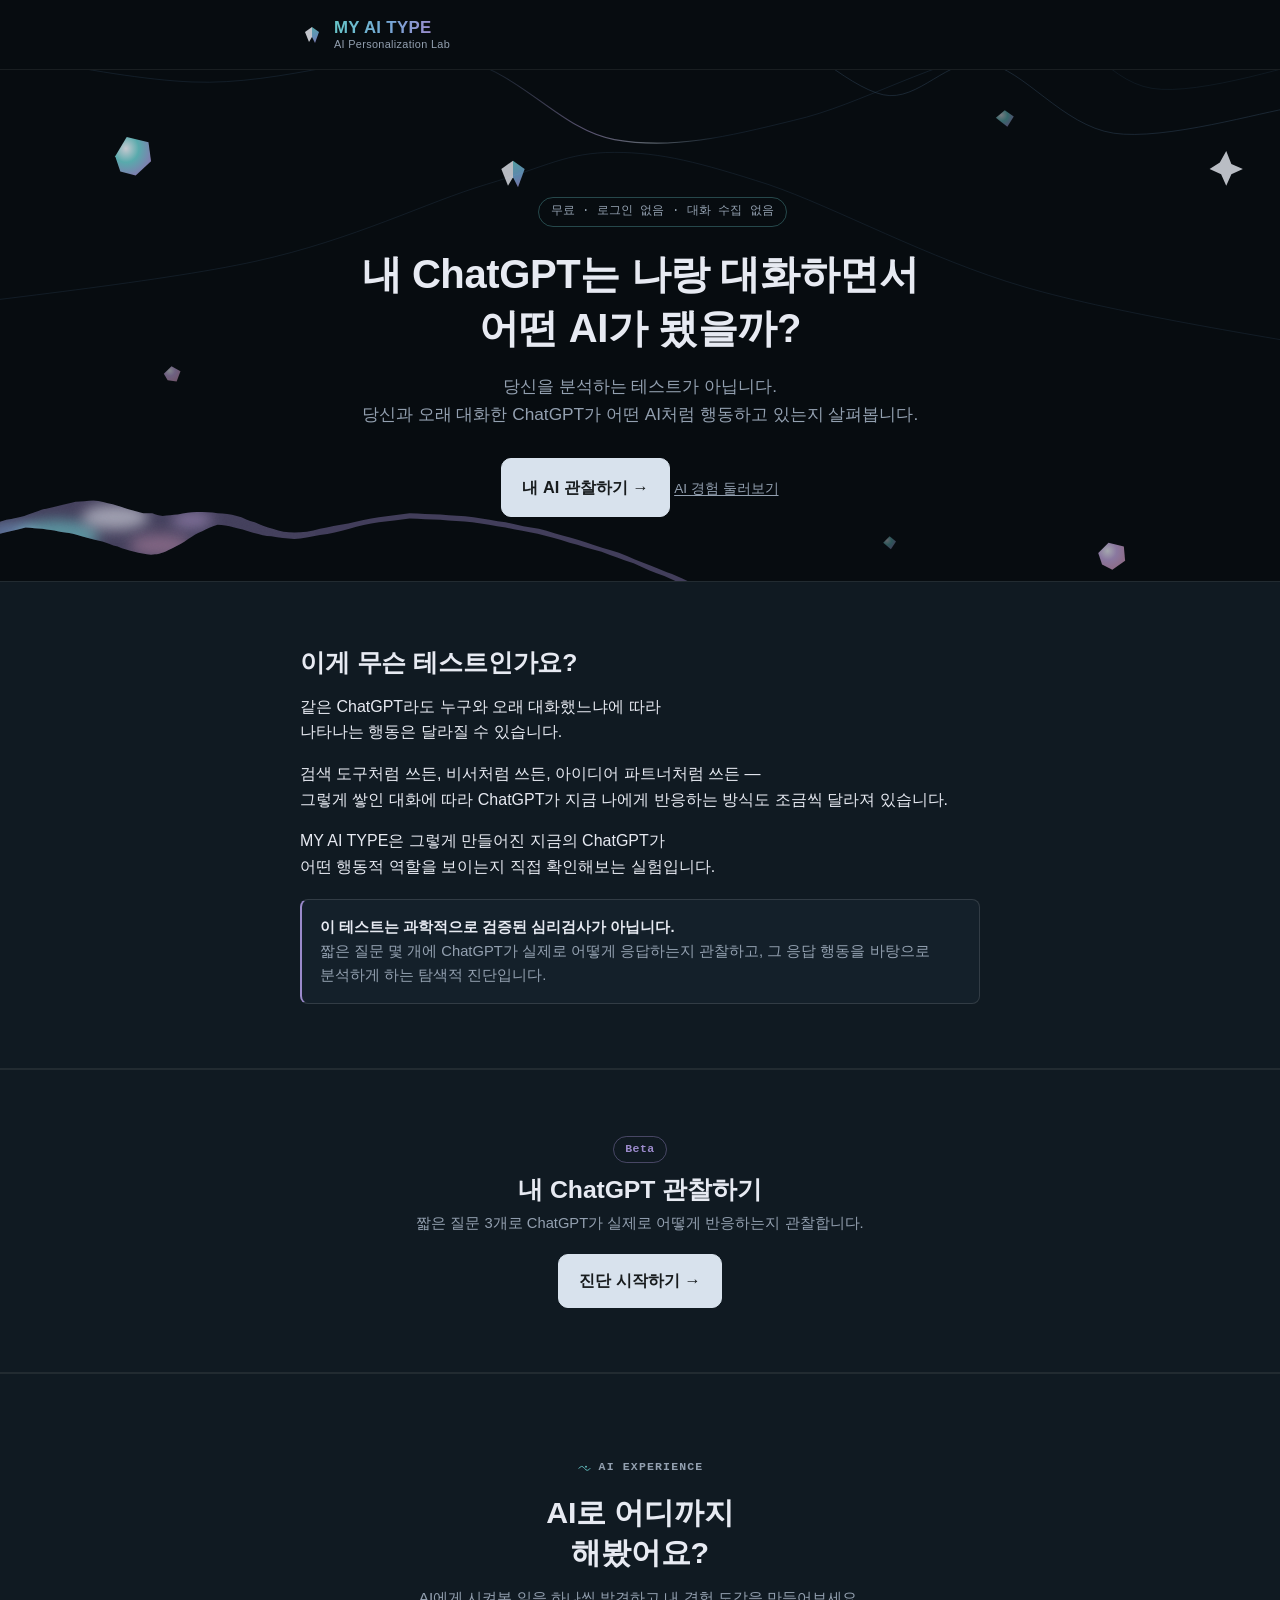
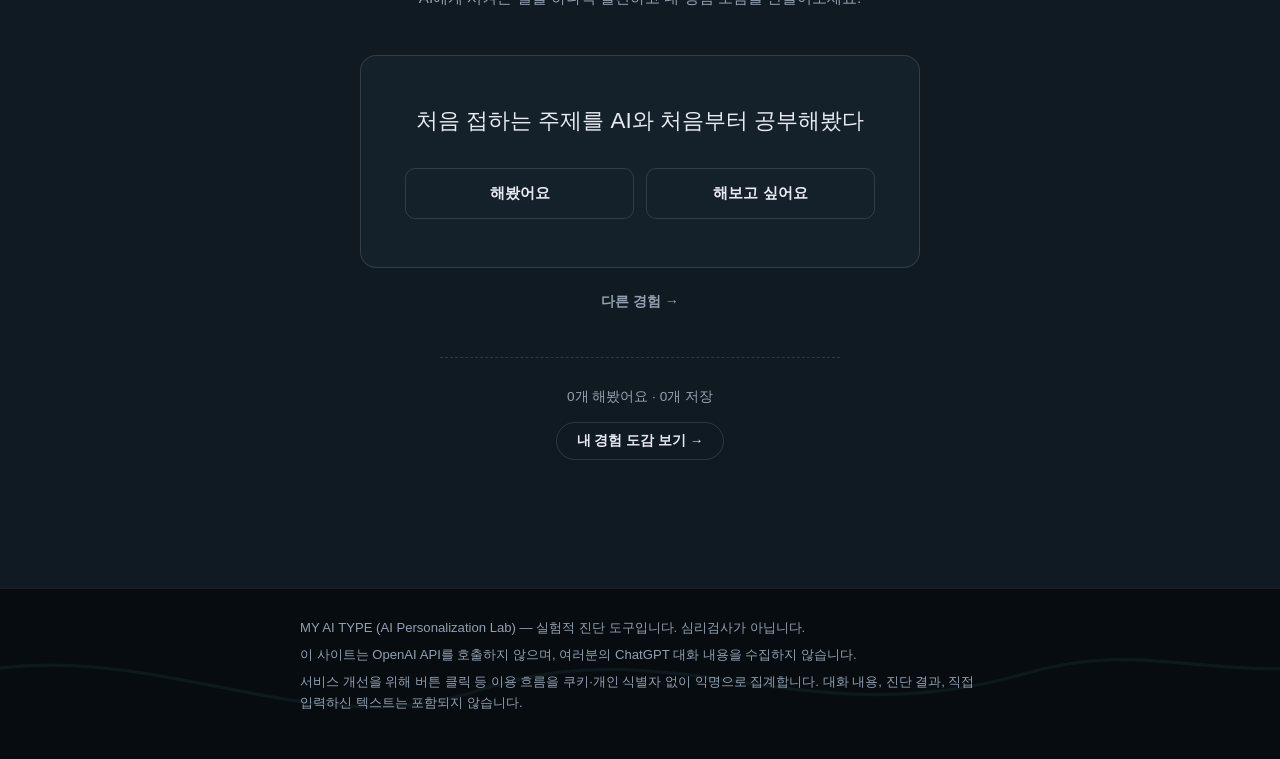
==== commit ae9724b8: "Redesign AI Experience section presentation (no logic changes) Gives the Experience section its own " ====
--- a/index.html
+++ b/index.html
@@ -606,7 +606,17 @@
   <section class="experience" id="experience">
     <div class="wrap">
       <div class="experience-discovery" id="experienceDiscovery">
-        <p class="section-sub">AI로 이런 것도 해봤어요?</p>
+        <div class="experience-intro">
+          <p class="experience-eyebrow">
+            <svg class="experience-eyebrow-glyph" viewBox="0 0 24 24" aria-hidden="true"><use href="#glyph-search"/></svg>
+            AI EXPERIENCE
+          </p>
+          <h2 class="experience-heading">AI로 어디까지<br>해봤어요?</h2>
+          <p class="experience-lead">
+            AI에게 시켜본 일을 하나씩 발견하고<br class="mobile-only">
+            내 경험 도감을 만들어보세요.
+          </p>
+        </div>
 
         <div class="experience-card" id="experienceCard">
           <p class="experience-card-text" id="experienceCardText"></p>
@@ -616,8 +626,12 @@
           </div>
         </div>
 
-        <button type="button" id="experienceNextBtn" class="btn btn-secondary">다른 경험 보기 →</button>
-        <button type="button" id="experienceCollectionBtn" class="btn-link">내 경험 도감 보기</button>
+        <button type="button" id="experienceNextBtn" class="experience-next-link">다른 경험 →</button>
+
+        <div class="experience-progress">
+          <p class="experience-progress-text" id="experienceProgressText"></p>
+          <button type="button" id="experienceCollectionBtn" class="experience-collection-entry">내 경험 도감 보기 →</button>
+        </div>
       </div>
 
       <div class="experience-collection" id="experienceCollection" hidden>
--- a/style.css
+++ b/style.css
@@ -965,41 +965,85 @@
    (bg-surface/bg-surface-2, line, nacre-cyan, pearl-bright) rather than
    a new palette, but its card is a plain solid-fill box (no gradient,
    no crest) so it never reads as a diagnostic Result Card. No score/
-   level/XP visuals anywhere in this block. */
+   level/XP visuals anywhere in this block.
+   Presentation-only redesign pass (logic/state/localStorage/discovery/
+   filter code untouched — see script.js): the section now opens with
+   its own small intro (eyebrow + heading + lead) so it reads as a
+   second, independent space rather than a stray survey item bolted
+   under the diagnosis, the card itself carries real visual weight, and
+   generous bottom padding keeps the footer from crowding in right
+   after it. */
 .experience {
   background: var(--bg-surface);
   border-top: 1px solid var(--line-soft);
-}
-.experience .section-sub { text-align: center; margin-bottom: 18px; }
-
+  padding: 64px 0 96px;
+}
+
+.experience-intro {
+  text-align: center;
+  max-width: 480px;
+  margin: 0 auto 44px;
+}
+.experience-eyebrow {
+  display: flex;
+  align-items: center;
+  justify-content: center;
+  gap: 7px;
+  font-family: var(--mono);
+  font-size: 0.72rem;
+  font-weight: 700;
+  letter-spacing: 0.1em;
+  color: var(--text-muted);
+  margin: 0 0 16px;
+}
+.experience-eyebrow-glyph { width: 15px; height: 15px; color: var(--nacre-cyan); }
+.experience-heading {
+  font-size: 1.55rem;
+  font-weight: 700;
+  line-height: 1.32;
+  letter-spacing: -0.005em;
+  color: var(--text-primary);
+  margin: 0 0 14px;
+}
+.experience-lead {
+  color: var(--text-muted);
+  font-size: 0.95rem;
+  line-height: 1.6;
+  margin: 0;
+}
+
+/* The card is the section's visual anchor — deliberately sized closer
+   to a reading-width block than a small floating widget. */
 .experience-card {
   background: var(--bg-surface-2);
   border: 1px solid var(--line);
-  border-radius: 14px;
-  padding: 28px 22px;
+  border-radius: 16px;
+  padding: 36px 26px;
   text-align: center;
-  max-width: 400px;
-  margin: 0 auto 20px;
+  max-width: 560px;
+  margin: 0 auto 18px;
 }
 .experience-card-text {
-  font-size: 1.05rem;
-  line-height: 1.6;
-  color: var(--text-primary);
-  margin: 0 0 22px;
+  font-size: 1.22rem;
+  font-weight: 500;
+  line-height: 1.55;
+  color: var(--text-primary);
+  margin: 0 0 30px;
 }
 .experience-card-actions {
   display: flex;
-  flex-direction: column;
-  gap: 10px;
+  flex-wrap: wrap;
+  justify-content: center;
+  gap: 12px;
 }
 
 .experience-status-btn {
   display: inline-block;
-  width: 100%;
+  flex: 1 1 150px;
   border: 1px solid var(--line);
   border-radius: 10px;
-  padding: 12px 16px;
-  font-size: 0.92rem;
+  padding: 14px 18px;
+  font-size: 0.95rem;
   font-weight: 600;
   font-family: inherit;
   color: var(--text-primary);
@@ -1021,11 +1065,54 @@
   cursor: not-allowed;
 }
 
-.experience-discovery > .btn-secondary {
+/* "다른 경험 →" — deliberately a plain text control, lighter than the
+   card's own TRIED/WANT actions above it. */
+.experience-next-link {
   display: block;
-  width: 100%;
+  margin: 0 auto 40px;
+  border: none;
+  background: none;
+  font-family: inherit;
+  font-size: 0.88rem;
+  font-weight: 600;
+  color: var(--text-muted);
+  cursor: pointer;
+  padding: 6px;
+}
+.experience-next-link:hover, .experience-next-link:focus-visible { color: var(--nacre-cyan); }
+
+/* Quiet collection-status readout ("N개 해봤어요 · N개 저장") — plain
+   text, no XP/level/rank framing — plus the Collection entry, styled as
+   a clear tertiary nav control (an outlined pill), not a buried
+   underline and not a Primary-CTA-weight filled button. */
+.experience-progress {
+  text-align: center;
+  padding-top: 28px;
+  border-top: 1px dashed var(--line);
   max-width: 400px;
-  margin: 0 auto 14px;
+  margin: 0 auto;
+}
+.experience-progress-text {
+  font-size: 0.85rem;
+  color: var(--text-muted);
+  margin: 0 0 14px;
+}
+.experience-collection-entry {
+  display: inline-block;
+  border: 1px solid var(--line);
+  border-radius: 999px;
+  padding: 9px 20px;
+  font-family: inherit;
+  font-size: 0.85rem;
+  font-weight: 600;
+  color: var(--text-primary);
+  background: transparent;
+  cursor: pointer;
+  transition: border-color 0.15s ease, background-color 0.15s ease;
+}
+.experience-collection-entry:hover, .experience-collection-entry:focus-visible {
+  border-color: var(--nacre-cyan);
+  background: rgba(114, 213, 208, 0.06);
 }
 
 /* Shared subtle text-button, used for view switches ("내 경험 도감 보기",
@@ -1137,6 +1224,10 @@
   .mobile-only { display: none; }
   section { padding: 64px 0; }
   section h2 { font-size: 1.55rem; }
+  .experience { padding: 84px 0 128px; }
+  .experience-heading { font-size: 1.9rem; }
+  .experience-card { padding: 48px 44px; }
+  .experience-card-text { font-size: 1.4rem; }
 }
 
 /* ---------- Reduced motion ---------- */
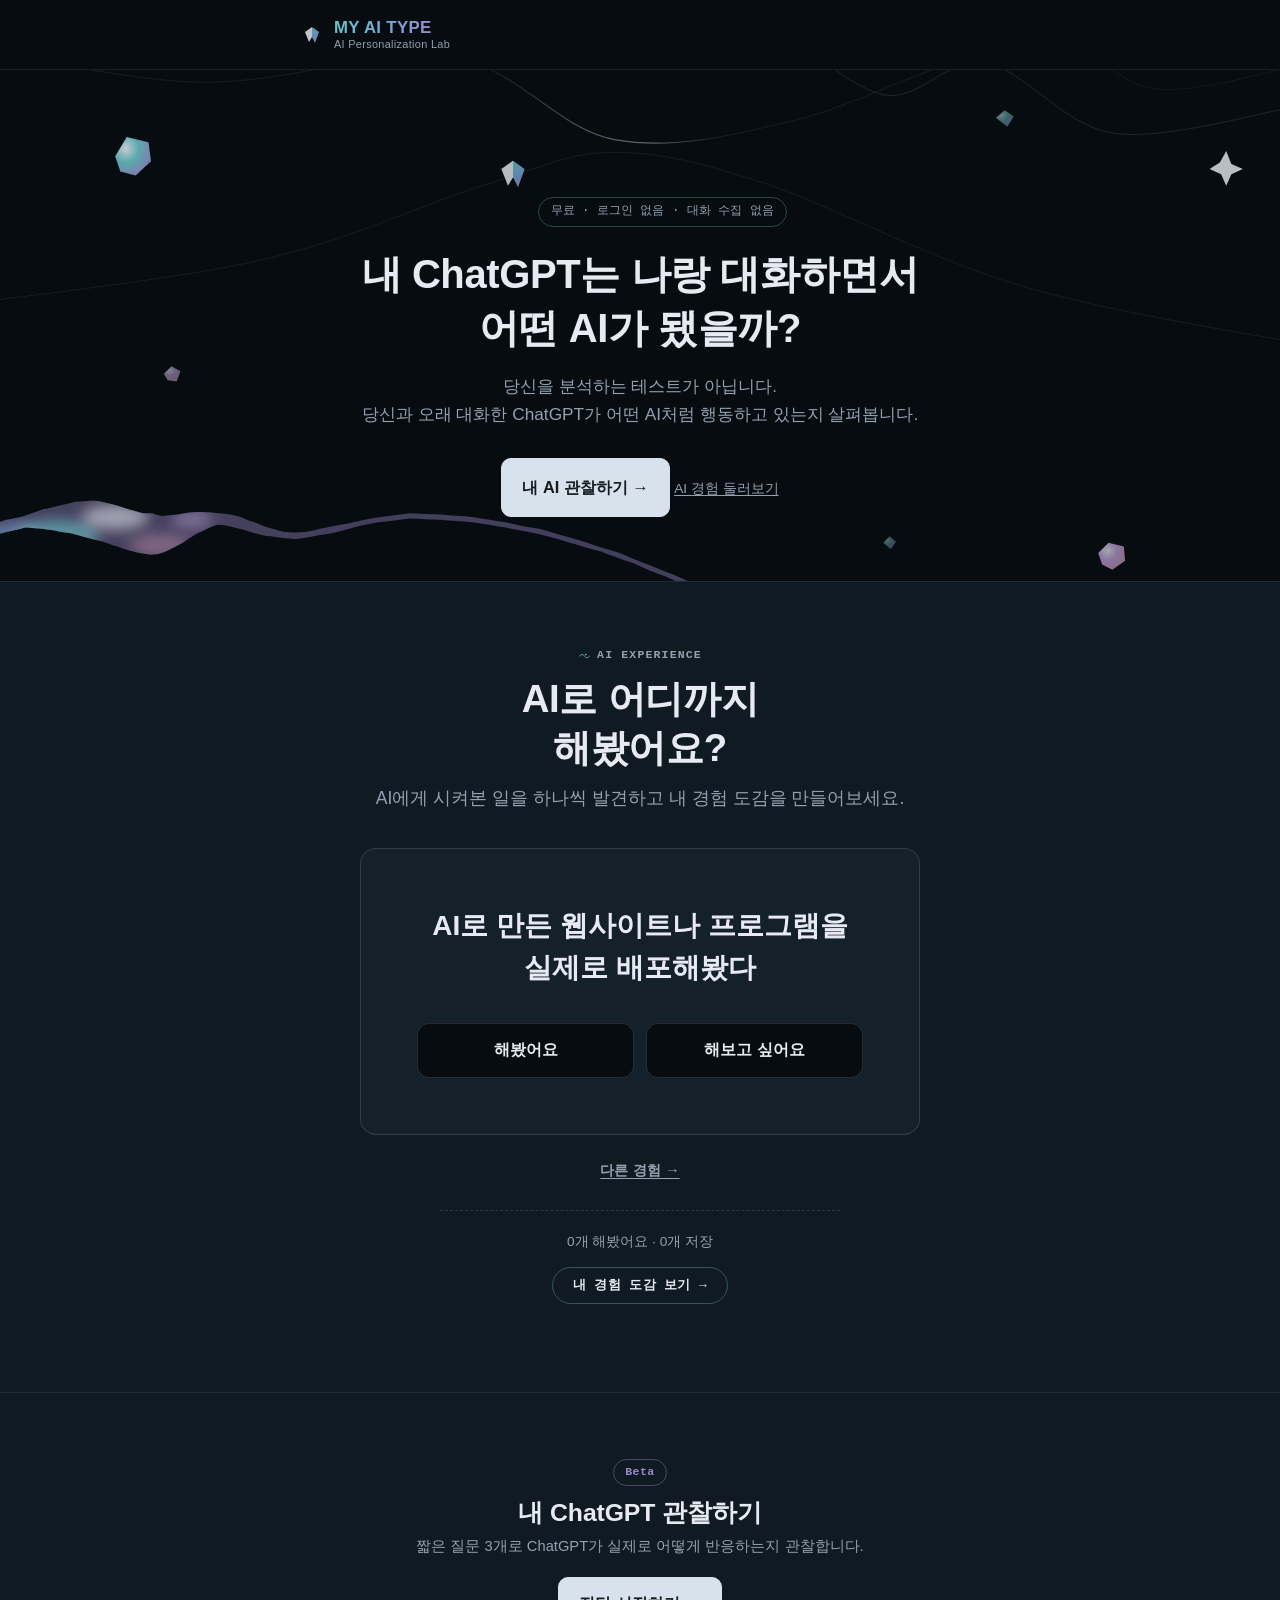
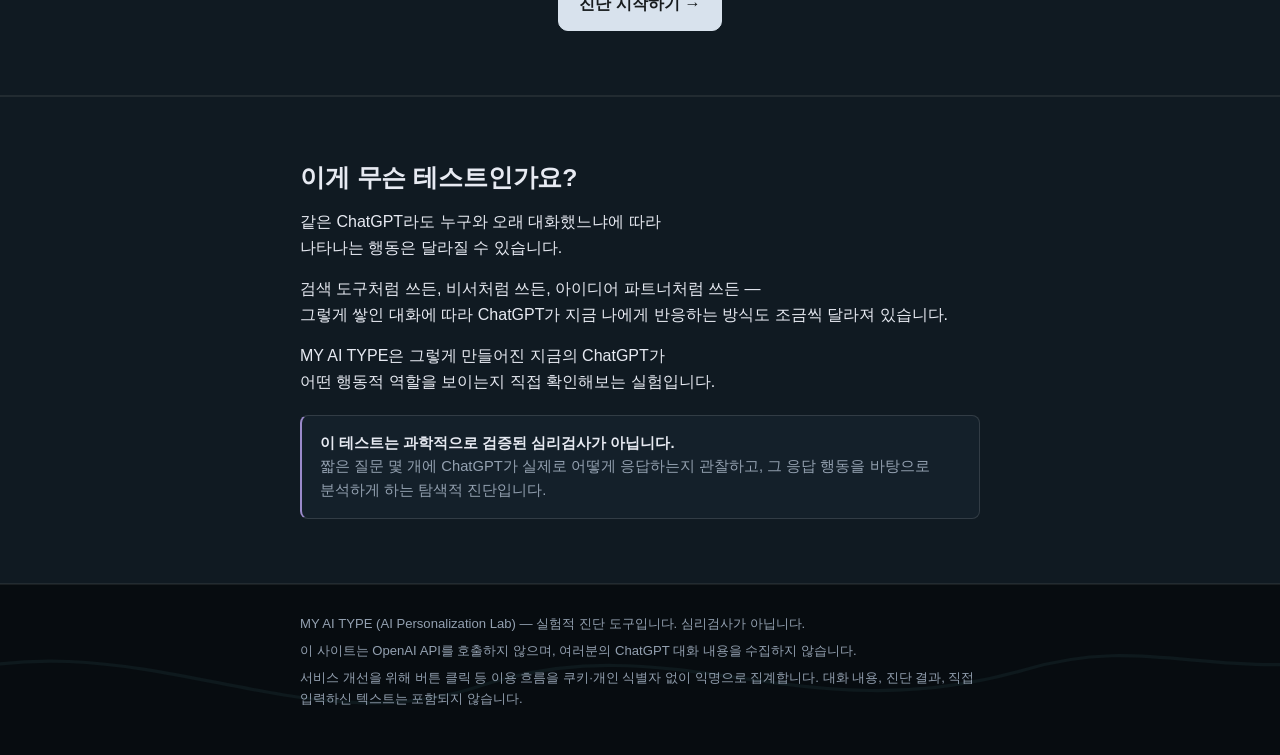
==== commit 3c983a3d: "Rescale Experience presentation and reorder landing to Hero > Experience > Diagnosis > Concept CSS-o" ====
--- a/index.html
+++ b/index.html
@@ -321,29 +321,78 @@
     </div>
   </section>
 
-  <!-- CONCEPT -->
-  <section class="concept">
+  <!-- AI EXPERIENCE (MVP v0.1) -->
+  <!-- Independent from the diagnostic system below: Experience state
+       (id -> TRIED/WANT, in localStorage under its own namespaced key)
+       is never read by the Analyzer Prompt, the Schema 1.0 parser/
+       normalizer, Axis/Role/Habit/Derived-Pattern logic, the Type
+       Confidence Gate, or the Share Card — and no diagnostic result
+       ever writes Experience state. This is not a diagnosis: it's a
+       discover/record/revisit loop, connected to the diagnosis flow
+       only via the plain link at the bottom of the Collection view.
+       Placed ahead of Diagnosis (not after it) — an entry/discovery
+       layer users can move through into "so how has my ChatGPT's
+       behavior changed along the way?", not a post-diagnosis add-on.
+       Not a forced funnel: the Hero's "내 AI 관찰하기" CTA still jumps
+       straight to #diagnose regardless of this section's position. -->
+  <section class="experience" id="experience">
     <div class="wrap">
-      <h2>이게 무슨 테스트인가요?</h2>
-      <p>
-        같은 ChatGPT라도 누구와 오래 대화했느냐에 따라<br>
-        나타나는 행동은 달라질 수 있습니다.
-      </p>
-      <p>
-        검색 도구처럼 쓰든, 비서처럼 쓰든, 아이디어 파트너처럼 쓰든 —<br>
-        그렇게 쌓인 대화에 따라 ChatGPT가 지금 나에게<br class="mobile-only">
-        반응하는 방식도 조금씩 달라져 있습니다.
-      </p>
-      <p>
-        MY AI TYPE은 그렇게 만들어진 지금의 ChatGPT가<br>
-        어떤 행동적 역할을 보이는지 직접 확인해보는 실험입니다.
-      </p>
-      <div class="callout">
-        <p>
-          <strong>이 테스트는 과학적으로 검증된 심리검사가 아닙니다.</strong><br>
-          짧은 질문 몇 개에 ChatGPT가 실제로 어떻게 응답하는지 관찰하고,
-          그 응답 행동을 바탕으로 분석하게 하는 탐색적 진단입니다.
-        </p>
+      <div class="experience-discovery" id="experienceDiscovery">
+        <div class="experience-intro">
+          <p class="experience-eyebrow">
+            <svg class="experience-eyebrow-glyph" viewBox="0 0 24 24" aria-hidden="true"><use href="#glyph-search"/></svg>
+            AI EXPERIENCE
+          </p>
+          <h2 class="experience-heading">AI로 어디까지<br>해봤어요?</h2>
+          <p class="experience-lead">
+            AI에게 시켜본 일을 하나씩 발견하고<br class="mobile-only">
+            내 경험 도감을 만들어보세요.
+          </p>
+        </div>
+
+        <div class="experience-card" id="experienceCard">
+          <p class="experience-card-text" id="experienceCardText"></p>
+          <div class="experience-card-actions">
+            <button type="button" id="experienceTriedBtn" class="experience-status-btn">해봤어요</button>
+            <button type="button" id="experienceWantBtn" class="experience-status-btn">해보고 싶어요</button>
+          </div>
+        </div>
+
+        <button type="button" id="experienceNextBtn" class="experience-next-link">다른 경험 →</button>
+
+        <div class="experience-progress">
+          <p class="experience-progress-text" id="experienceProgressText"></p>
+          <button type="button" id="experienceCollectionBtn" class="experience-collection-entry">내 경험 도감 보기 →</button>
+        </div>
+      </div>
+
+      <div class="experience-collection" id="experienceCollection" hidden>
+        <div class="experience-collection-summary">
+          <span>해봤어요 <strong id="experienceCountTried">0</strong></span>
+          <span>해보고 싶어요 <strong id="experienceCountWant">0</strong></span>
+          <span>아직 <strong id="experienceCountNone">0</strong></span>
+        </div>
+
+        <div class="experience-collection-filters">
+          <button type="button" class="experience-filter-btn is-active" data-filter="ALL">전체</button>
+          <button type="button" class="experience-filter-btn" data-filter="TRIED">해봤어요</button>
+          <button type="button" class="experience-filter-btn" data-filter="WANT">해보고 싶어요</button>
+          <button type="button" class="experience-filter-btn" data-filter="NONE">아직</button>
+        </div>
+
+        <ul class="experience-collection-list" id="experienceCollectionList"></ul>
+
+        <button type="button" id="experienceBackToDiscoveryBtn" class="btn-link">발견하기로 돌아가기</button>
+
+        <div class="experience-diagnosis-link">
+          <p>
+            AI와 해본 일은 계속 늘어납니다.<br><br>
+            그 과정에서<br>
+            당신의 ChatGPT가 보이는 행동도<br>
+            달라졌을까요?
+          </p>
+          <a href="#diagnose" class="btn btn-secondary">내 AI 관찰하기 →</a>
+        </div>
       </div>
     </div>
   </section>
@@ -594,73 +643,33 @@
     </div>
   </section>
 
-  <!-- AI EXPERIENCE (MVP v0.1) -->
-  <!-- Independent from the diagnostic system above: Experience state
-       (id -> TRIED/WANT, in localStorage under its own namespaced key)
-       is never read by the Analyzer Prompt, the Schema 1.0 parser/
-       normalizer, Axis/Role/Habit/Derived-Pattern logic, the Type
-       Confidence Gate, or the Share Card — and no diagnostic result
-       ever writes Experience state. This is not a diagnosis: it's a
-       discover/record/revisit loop, connected to the diagnosis flow
-       only via the plain link at the bottom of the Collection view. -->
-  <section class="experience" id="experience">
+  <!-- CONCEPT -->
+  <!-- Moved after Diagnosis: supporting information (what this is, its
+       limits, why to trust it) rather than a pre-diagnosis explainer
+       that interrupts Hero -> Experience -> Diagnosis. Block and copy
+       unchanged from its previous position. -->
+  <section class="concept">
     <div class="wrap">
-      <div class="experience-discovery" id="experienceDiscovery">
-        <div class="experience-intro">
-          <p class="experience-eyebrow">
-            <svg class="experience-eyebrow-glyph" viewBox="0 0 24 24" aria-hidden="true"><use href="#glyph-search"/></svg>
-            AI EXPERIENCE
-          </p>
-          <h2 class="experience-heading">AI로 어디까지<br>해봤어요?</h2>
-          <p class="experience-lead">
-            AI에게 시켜본 일을 하나씩 발견하고<br class="mobile-only">
-            내 경험 도감을 만들어보세요.
-          </p>
-        </div>
-
-        <div class="experience-card" id="experienceCard">
-          <p class="experience-card-text" id="experienceCardText"></p>
-          <div class="experience-card-actions">
-            <button type="button" id="experienceTriedBtn" class="experience-status-btn">해봤어요</button>
-            <button type="button" id="experienceWantBtn" class="experience-status-btn">해보고 싶어요</button>
-          </div>
-        </div>
-
-        <button type="button" id="experienceNextBtn" class="experience-next-link">다른 경험 →</button>
-
-        <div class="experience-progress">
-          <p class="experience-progress-text" id="experienceProgressText"></p>
-          <button type="button" id="experienceCollectionBtn" class="experience-collection-entry">내 경험 도감 보기 →</button>
-        </div>
-      </div>
-
-      <div class="experience-collection" id="experienceCollection" hidden>
-        <div class="experience-collection-summary">
-          <span>해봤어요 <strong id="experienceCountTried">0</strong></span>
-          <span>해보고 싶어요 <strong id="experienceCountWant">0</strong></span>
-          <span>아직 <strong id="experienceCountNone">0</strong></span>
-        </div>
-
-        <div class="experience-collection-filters">
-          <button type="button" class="experience-filter-btn is-active" data-filter="ALL">전체</button>
-          <button type="button" class="experience-filter-btn" data-filter="TRIED">해봤어요</button>
-          <button type="button" class="experience-filter-btn" data-filter="WANT">해보고 싶어요</button>
-          <button type="button" class="experience-filter-btn" data-filter="NONE">아직</button>
-        </div>
-
-        <ul class="experience-collection-list" id="experienceCollectionList"></ul>
-
-        <button type="button" id="experienceBackToDiscoveryBtn" class="btn-link">발견하기로 돌아가기</button>
-
-        <div class="experience-diagnosis-link">
-          <p>
-            AI와 해본 일은 계속 늘어납니다.<br><br>
-            그 과정에서<br>
-            당신의 ChatGPT가 보이는 행동도<br>
-            달라졌을까요?
-          </p>
-          <a href="#diagnose" class="btn btn-secondary">내 AI 관찰하기 →</a>
-        </div>
+      <h2>이게 무슨 테스트인가요?</h2>
+      <p>
+        같은 ChatGPT라도 누구와 오래 대화했느냐에 따라<br>
+        나타나는 행동은 달라질 수 있습니다.
+      </p>
+      <p>
+        검색 도구처럼 쓰든, 비서처럼 쓰든, 아이디어 파트너처럼 쓰든 —<br>
+        그렇게 쌓인 대화에 따라 ChatGPT가 지금 나에게<br class="mobile-only">
+        반응하는 방식도 조금씩 달라져 있습니다.
+      </p>
+      <p>
+        MY AI TYPE은 그렇게 만들어진 지금의 ChatGPT가<br>
+        어떤 행동적 역할을 보이는지 직접 확인해보는 실험입니다.
+      </p>
+      <div class="callout">
+        <p>
+          <strong>이 테스트는 과학적으로 검증된 심리검사가 아닙니다.</strong><br>
+          짧은 질문 몇 개에 ChatGPT가 실제로 어떻게 응답하는지 관찰하고,
+          그 응답 행동을 바탕으로 분석하게 하는 탐색적 진단입니다.
+        </p>
       </div>
     </div>
   </section>
--- a/style.css
+++ b/style.css
@@ -976,59 +976,62 @@
 .experience {
   background: var(--bg-surface);
   border-top: 1px solid var(--line-soft);
-  padding: 64px 0 96px;
+  padding: 48px 0 64px;
 }
 
 .experience-intro {
   text-align: center;
   max-width: 480px;
-  margin: 0 auto 44px;
+  margin: 0 auto 28px;
 }
 .experience-eyebrow {
   display: flex;
   align-items: center;
   justify-content: center;
-  gap: 7px;
+  gap: 6px;
   font-family: var(--mono);
   font-size: 0.72rem;
   font-weight: 700;
   letter-spacing: 0.1em;
   color: var(--text-muted);
-  margin: 0 0 16px;
-}
-.experience-eyebrow-glyph { width: 15px; height: 15px; color: var(--nacre-cyan); }
+  margin: 0 0 10px;
+}
+/* Deliberately small and subordinate to the heading below it — a label
+   mark, never a hero-scale decoration. */
+.experience-eyebrow-glyph { width: 13px; height: 13px; flex: none; color: var(--nacre-cyan); }
 .experience-heading {
-  font-size: 1.55rem;
-  font-weight: 700;
-  line-height: 1.32;
-  letter-spacing: -0.005em;
-  color: var(--text-primary);
-  margin: 0 0 14px;
+  font-size: 1.75rem;
+  font-weight: 700;
+  line-height: 1.28;
+  letter-spacing: -0.008em;
+  color: var(--text-primary);
+  margin: 0 0 12px;
 }
 .experience-lead {
   color: var(--text-muted);
-  font-size: 0.95rem;
+  font-size: 1.05rem;
   line-height: 1.6;
   margin: 0;
 }
 
 /* The card is the section's visual anchor — deliberately sized closer
-   to a reading-width block than a small floating widget. */
+   to a reading-width block than a small floating widget. Its own text
+   is the first and largest thing read inside it. */
 .experience-card {
   background: var(--bg-surface-2);
   border: 1px solid var(--line);
   border-radius: 16px;
-  padding: 36px 26px;
+  padding: 40px 28px;
   text-align: center;
   max-width: 560px;
-  margin: 0 auto 18px;
+  margin: 0 auto 14px;
 }
 .experience-card-text {
-  font-size: 1.22rem;
-  font-weight: 500;
-  line-height: 1.55;
-  color: var(--text-primary);
-  margin: 0 0 30px;
+  font-size: 1.32rem;
+  font-weight: 600;
+  line-height: 1.5;
+  color: var(--text-primary);
+  margin: 0 0 28px;
 }
 .experience-card-actions {
   display: flex;
@@ -1037,17 +1040,22 @@
   gap: 12px;
 }
 
+/* Filled resting state (not just an outline) so these read as buttons
+   to press, not as an input/form-field outline. */
 .experience-status-btn {
   display: inline-block;
   flex: 1 1 150px;
-  border: 1px solid var(--line);
-  border-radius: 10px;
-  padding: 14px 18px;
-  font-size: 0.95rem;
-  font-weight: 600;
+  appearance: none;
+  -webkit-appearance: none;
+  -moz-appearance: none;
+  border: 1px solid var(--line);
+  border-radius: 12px;
+  padding: 15px 18px;
+  font-size: 0.96rem;
+  font-weight: 700;
   font-family: inherit;
   color: var(--text-primary);
-  background: transparent;
+  background: var(--bg-deep);
   cursor: pointer;
   transition: border-color 0.15s ease, background-color 0.15s ease;
 }
@@ -1065,17 +1073,26 @@
   cursor: not-allowed;
 }
 
-/* "다른 경험 →" — deliberately a plain text control, lighter than the
-   card's own TRIED/WANT actions above it. */
+/* "다른 경험 →" — brand-typography text navigation (underline + accent
+   on interaction), deliberately lighter than the card's own TRIED/WANT
+   actions above it, but unmistakably a designed link rather than an
+   unstyled default control. */
 .experience-next-link {
   display: block;
-  margin: 0 auto 40px;
+  width: fit-content;
+  margin: 0 auto 24px;
+  appearance: none;
+  -webkit-appearance: none;
+  -moz-appearance: none;
   border: none;
   background: none;
   font-family: inherit;
-  font-size: 0.88rem;
-  font-weight: 600;
-  color: var(--text-muted);
+  font-size: 0.9rem;
+  font-weight: 700;
+  letter-spacing: 0.01em;
+  color: var(--text-muted);
+  text-decoration: underline;
+  text-underline-offset: 3px;
   cursor: pointer;
   padding: 6px;
 }
@@ -1083,11 +1100,12 @@
 
 /* Quiet collection-status readout ("N개 해봤어요 · N개 저장") — plain
    text, no XP/level/rank framing — plus the Collection entry, styled as
-   a clear tertiary nav control (an outlined pill), not a buried
-   underline and not a Primary-CTA-weight filled button. */
+   a small branded chip (mono label treatment, like the section's own
+   eyebrow) so it reads as designed navigation, not a buried underline
+   and not a Primary-CTA-weight filled button. */
 .experience-progress {
   text-align: center;
-  padding-top: 28px;
+  padding-top: 20px;
   border-top: 1px dashed var(--line);
   max-width: 400px;
   margin: 0 auto;
@@ -1099,12 +1117,16 @@
 }
 .experience-collection-entry {
   display: inline-block;
-  border: 1px solid var(--line);
+  appearance: none;
+  -webkit-appearance: none;
+  -moz-appearance: none;
+  border: 1px solid rgba(103, 198, 200, 0.35);
   border-radius: 999px;
   padding: 9px 20px;
-  font-family: inherit;
-  font-size: 0.85rem;
-  font-weight: 600;
+  font-family: var(--mono);
+  font-size: 0.8rem;
+  font-weight: 700;
+  letter-spacing: 0.03em;
   color: var(--text-primary);
   background: transparent;
   cursor: pointer;
@@ -1120,6 +1142,9 @@
 .btn-link {
   display: block;
   margin: 0 auto;
+  appearance: none;
+  -webkit-appearance: none;
+  -moz-appearance: none;
   border: none;
   background: none;
   color: var(--text-muted);
@@ -1155,6 +1180,9 @@
   margin-bottom: 20px;
 }
 .experience-filter-btn {
+  appearance: none;
+  -webkit-appearance: none;
+  -moz-appearance: none;
   border: 1px solid var(--line);
   border-radius: 999px;
   padding: 6px 14px;
@@ -1224,10 +1252,13 @@
   .mobile-only { display: none; }
   section { padding: 64px 0; }
   section h2 { font-size: 1.55rem; }
-  .experience { padding: 84px 0 128px; }
-  .experience-heading { font-size: 1.9rem; }
-  .experience-card { padding: 48px 44px; }
-  .experience-card-text { font-size: 1.4rem; }
+  .experience { padding: 64px 0 88px; }
+  .experience-intro { max-width: 580px; margin-bottom: 36px; }
+  .experience-heading { font-size: 2.4rem; }
+  .experience-lead { font-size: 1.1rem; }
+  .experience-card { padding: 56px 56px; margin-bottom: 20px; }
+  .experience-card-text { font-size: 1.75rem; margin-bottom: 34px; }
+  .experience-status-btn { flex: 1 1 170px; padding: 16px 22px; font-size: 1rem; }
 }
 
 /* ---------- Reduced motion ---------- */
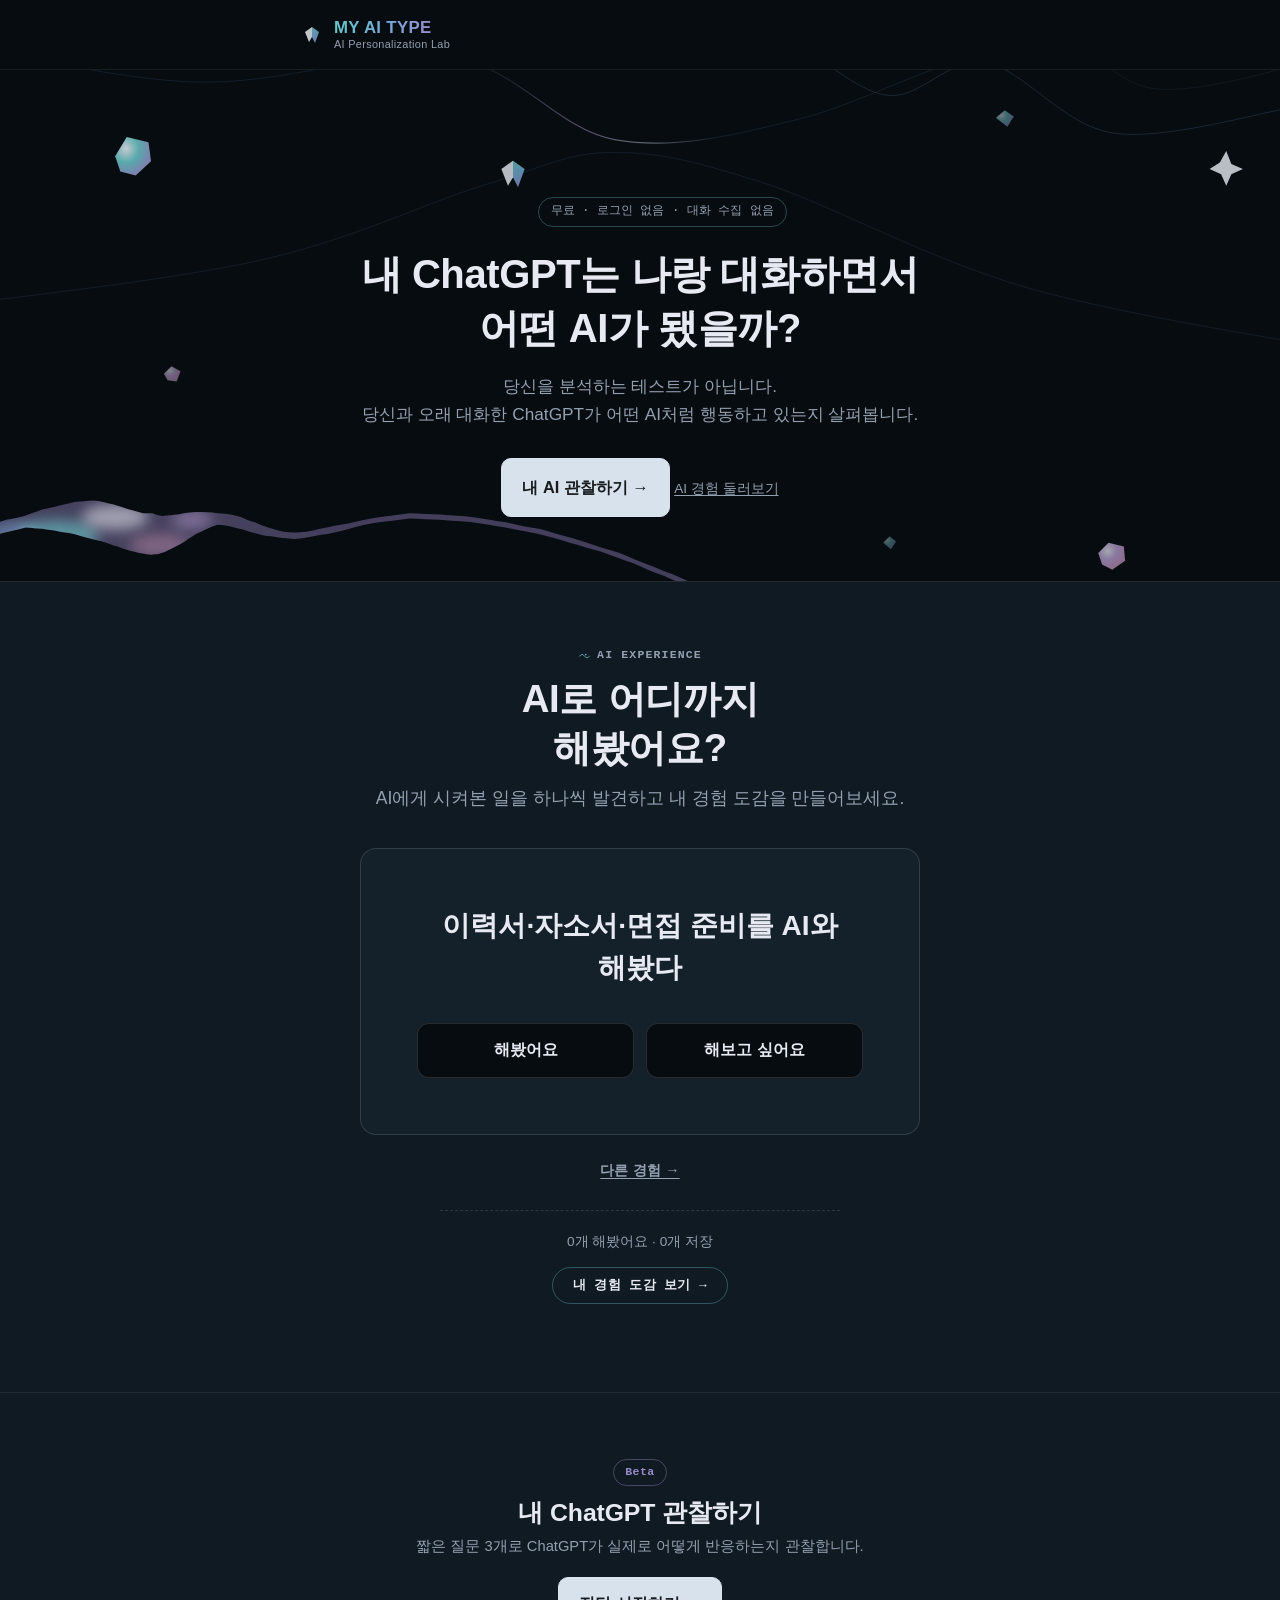
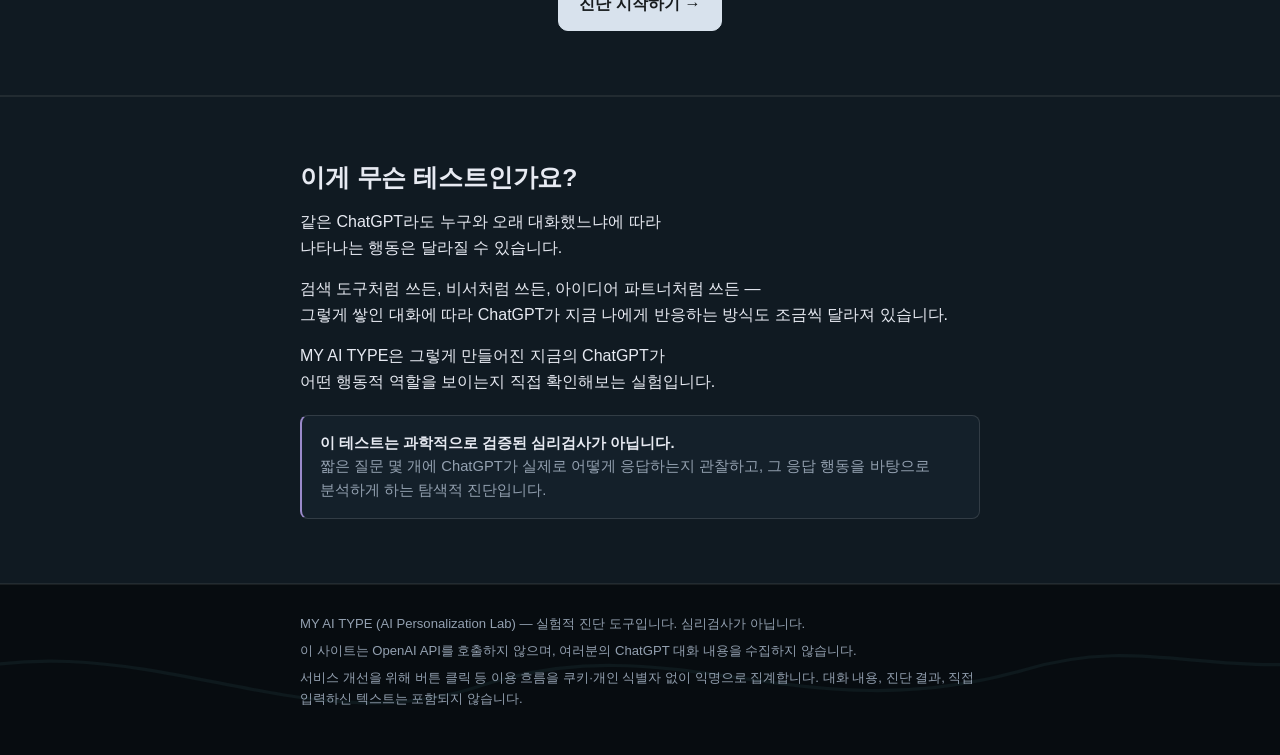
==== commit 8cc4835f: "Add minimal page identity to the Experience Collection view The Collection view previously opened st" ====
--- a/index.html
+++ b/index.html
@@ -367,6 +367,11 @@
       </div>
 
       <div class="experience-collection" id="experienceCollection" hidden>
+        <div class="experience-collection-header">
+          <p class="experience-collection-eyebrow">MY EXPERIENCE</p>
+          <h2 class="experience-collection-title">내 경험 도감</h2>
+        </div>
+
         <div class="experience-collection-summary">
           <span>해봤어요 <strong id="experienceCountTried">0</strong></span>
           <span>해보고 싶어요 <strong id="experienceCountWant">0</strong></span>
--- a/style.css
+++ b/style.css
@@ -1157,6 +1157,30 @@
 }
 .btn-link:hover, .btn-link:focus-visible { color: var(--text-primary); }
 
+/* Minimal page identity for the Collection view — just enough that
+   switching from Discovery reads as "I'm now on a different screen",
+   not a redesign. Deliberately compact (smaller than the Discovery
+   heading): Collection is a detail/management view meant to be scanned
+   quickly, not a second hero moment. */
+.experience-collection-header {
+  text-align: center;
+  margin-bottom: 18px;
+}
+.experience-collection-eyebrow {
+  font-family: var(--mono);
+  font-size: 0.68rem;
+  font-weight: 700;
+  letter-spacing: 0.1em;
+  color: var(--text-muted);
+  margin: 0 0 6px;
+}
+.experience-collection-title {
+  font-size: 1.25rem;
+  font-weight: 700;
+  color: var(--text-primary);
+  margin: 0;
+}
+
 .experience-collection-summary {
   display: flex;
   justify-content: center;
@@ -1259,6 +1283,7 @@
   .experience-card { padding: 56px 56px; margin-bottom: 20px; }
   .experience-card-text { font-size: 1.75rem; margin-bottom: 34px; }
   .experience-status-btn { flex: 1 1 170px; padding: 16px 22px; font-size: 1rem; }
+  .experience-collection-title { font-size: 1.5rem; }
 }
 
 /* ---------- Reduced motion ---------- */
